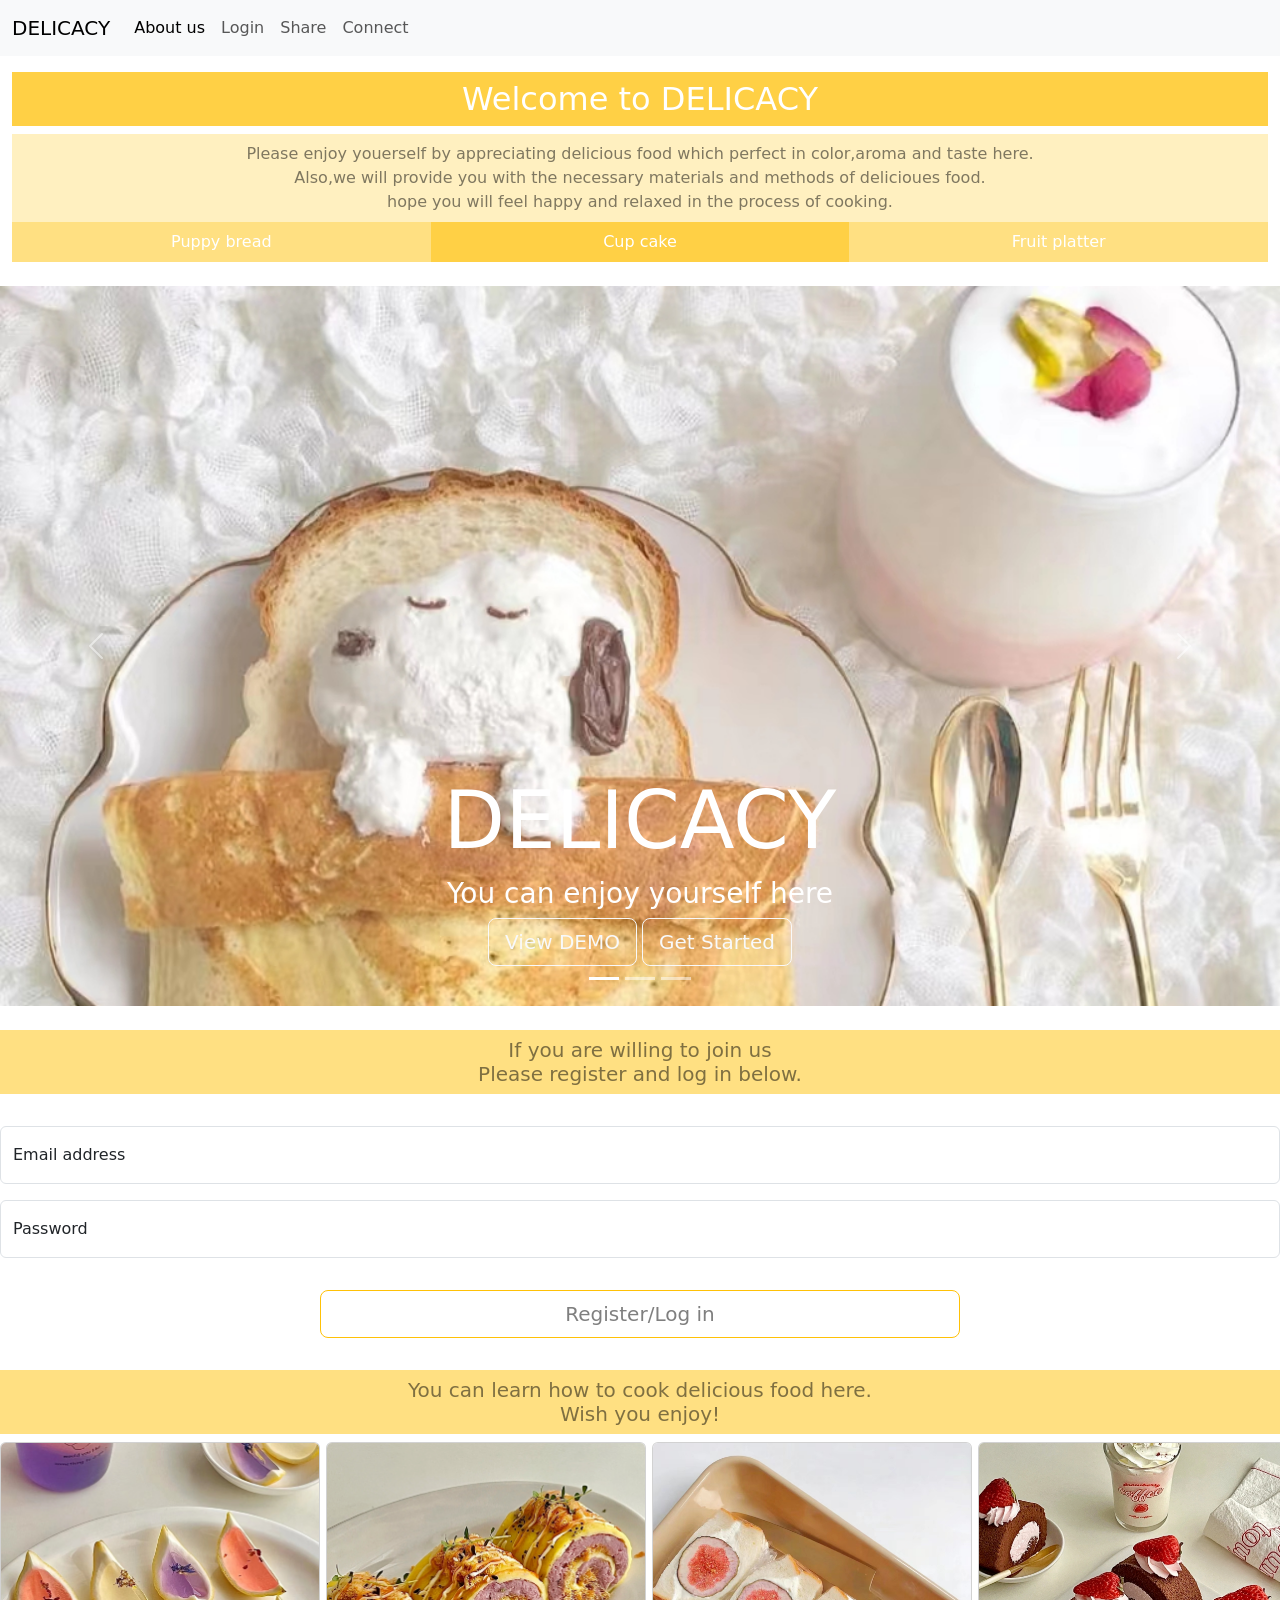
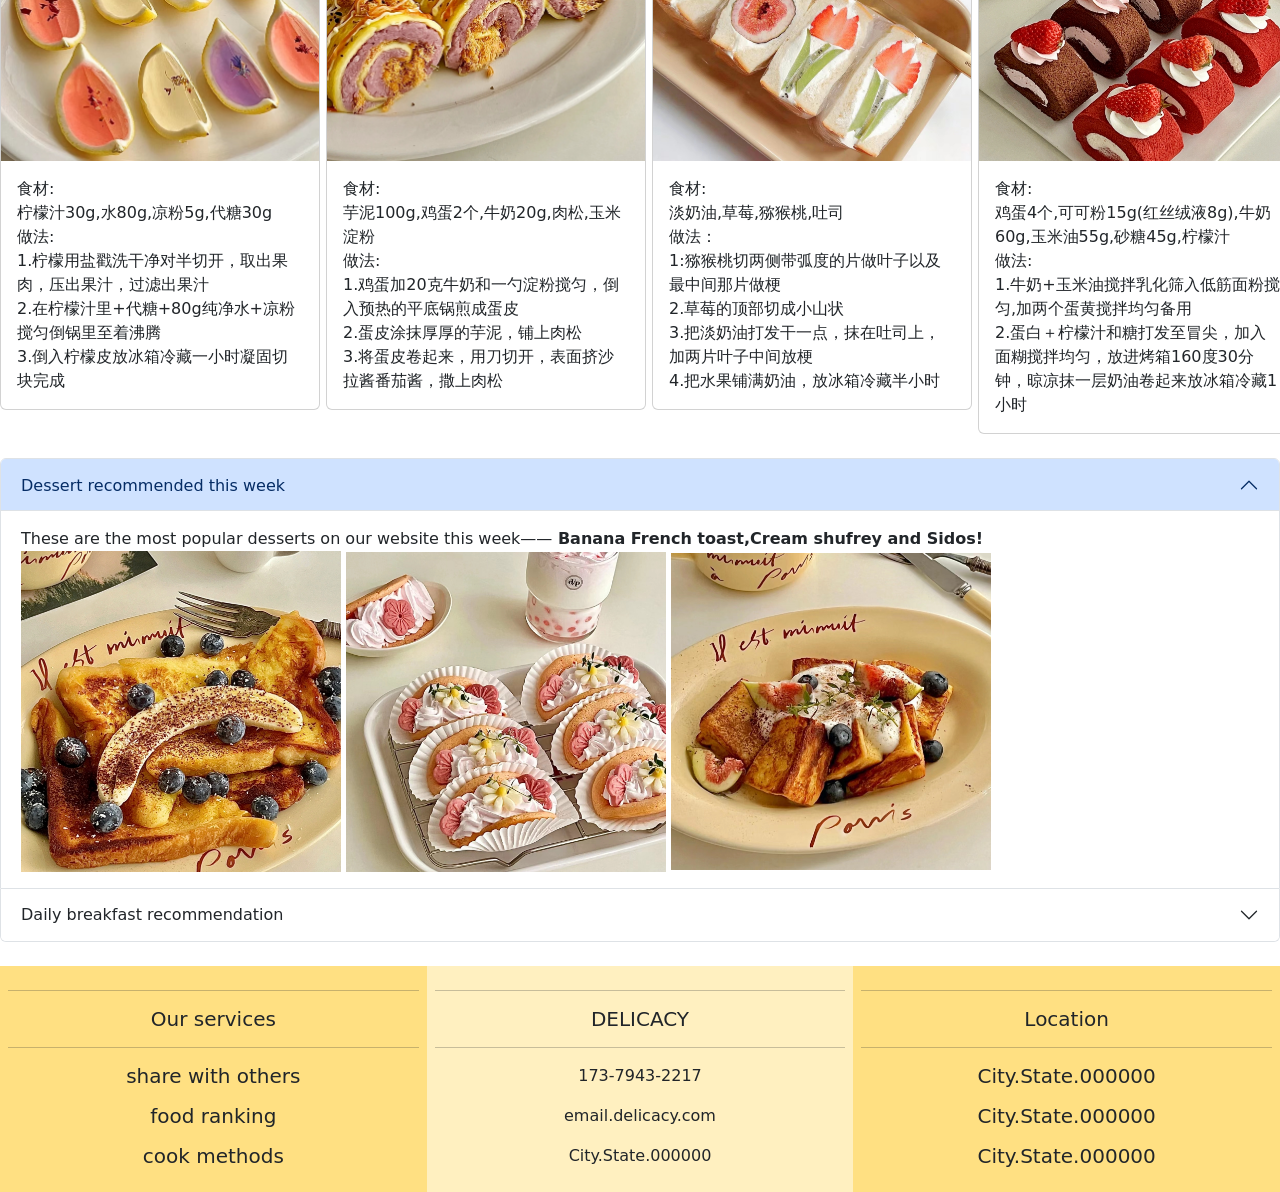
==== myweb/index.html @ 15cc4c56 "Add files via upload Bootstrap" ====
<!doctype html>
<html lang="en">
 <head>
 <!-- Required meta tags -->
 <meta charset="utf-8">
 <meta name="viewport" content="width=device-width, initial-scale=1">
 <!-- Bootstrap CSS -->
 <link href="https://cdn.jsdelivr.net/npm/bootstrap@5.1.3/dist/css/bootstrap.min.css" rel="stylesheet" integrity="sha384-1BmE4kWBq78iYhFldvKuhfTAU6auU8tT94WrHftjDbrCEXSU1oBoqyl2QvZ6jIW3" crossorigin="anonymous">

    <title>DELICACY</title>
  </head>
  <body>
<!--navigation-->
<nav class="navbar navbar-expand-md navbar-light bg-light fixed-top">
  <div class="container-fluid">
    <a class="navbar-brand" href="#">DELICACY</a>
    <button class="navbar-toggler" type="button" data-bs-toggle="collapse" data-bs-target="#navbarSupportedContent" aria-controls="navbarSupportedContent" aria-expanded="false" aria-label="Toggle navigation">
      <span class="navbar-toggler-icon"></span>
    </button>
    <div class="collapse navbar-collapse" id="navbarSupportedContent">
      <ul class="navbar-nav mr-auto">
        <li class="nav-item">
          <a class="nav-link active" aria-current="page" href="#">About us</a>
        </li>
        <li class="nav-item">
          <a class="nav-link" href="#">Login</a>
        </li>
        <li class="nav-item dropdown">
          <a class="nav-link" href="#">Share</a>
        </li>
        <li class="nav-item">
          <a class="nav-link" href="#">Connect</a>
        </li>
      </ul>
    </div>
  </div>
</nav>
<!--junbotron-->
<div class="container-fluid">
 <br><br><br><h2 class="bg-warning p-2 text-white text-center bg-opacity-75">Welcome to DELICACY</h2>
 <div class="bg-warning p-2 text-black-50 text-center bg-opacity-25">Please enjoy youerself by appreciating delicious food which perfect in color,aroma and taste here.
   <br>Also,we will provide you with the necessary materials and methods of delicioues food.
   <br>hope you will feel happy and relaxed in the process of cooking.
</div>
 <div class="container-fluid">
 <div class="row text-center">
 <div class="col-sm-4 col-md-4 col-lg-4 col-xl-4 bg-warning p-2 text-white bg-opacity-50">Puppy bread</div>
 <div class="col-sm-4 col-md-4 col-lg-4 col-xl-4 bg-warning p-2 text-white bg-opacity-75">Cup cake</div>
 <div class="col-sm-4 col-md-4 col-lg-4 col-xl-4 bg-warning p-2 text-white bg-opacity-50">Fruit platter</div>
 </div>
 </div>
</div>
</div>
<!--carousel-->
<br>
<div id="carouselExampleIndicators" class="carousel slide" data-bs-ride="carousel">
  <div class="carousel-indicators">
    <button type="button" data-bs-target="#carouselExampleIndicators" data-bs-slide-to="0" class="active" aria-current="true" aria-label="Slide 1"></button>
    <button type="button" data-bs-target="#carouselExampleIndicators" data-bs-slide-to="1" aria-label="Slide 2"></button>
    <button type="button" data-bs-target="#carouselExampleIndicators" data-bs-slide-to="2" aria-label="Slide 3"></button>
  </div>
  <div class="carousel-inner">
    <div class="carousel-item active">
      <img src="img/puppy.jpg" class="d-block w-100">
      <div class="carousel-caption">
        <h1 class="display-1">DELICACY<h1>
          <h3>You can enjoy yourself here</h3>
          <button type="button" class="btn btn-outline-light btn-lg">View DEMO</button>
          <button type="button" class="btn btn-outline-light btn-lg">Get Started</button>
        </div>
    </div>
    <div class="carousel-item">
      <img src="img/cake.jpg" class="d-block w-100">
      <div class="carousel-caption">
        <h1 class="display-1">DELICACY<h1>
          <h3>You can enjoy yourself here</h3>
          <button type="button" class="btn btn-outline-light btn-lg">View DEMO</button>
          <button type="button" class="btn btn-outline-light btn-lg">Get Started</button>
        </div>
    </div>
    <div class="carousel-item">
      <img src="img/fruit.jpg" class="d-block w-100">
      <div class="carousel-caption">
        <h1 class="display-1">DELICACY<h1>
          <h3>You can enjoy yourself here</h3>
          <button type="button" class="btn btn-outline-light btn-lg">View DEMO</button>
          <button type="button" class="btn btn-outline-light btn-lg">Get Started</button>
        </div>
    </div>
  </div>
  <button class="carousel-control-prev" type="button" data-bs-target="#carouselExampleIndicators" data-bs-slide="prev">
    <span class="carousel-control-prev-icon" aria-hidden="true"></span>
    <span class="visually-hidden">Previous</span>
  </button>
  <button class="carousel-control-next" type="button" data-bs-target="#carouselExampleIndicators" data-bs-slide="next">
    <span class="carousel-control-next-icon" aria-hidden="true"></span>
    <span class="visually-hidden">Next</span>
  </button>
</div>
<!--Log in-->
<br>
 <div class="container-fluid">
 <div class="row text-center">
 <h5 class="bg-warning p-2 text-black-50 bg-opacity-50">If you are willing to join us<br>Please register and log in below.</h5>
 </div>
 </div>
 <br>
 <div class="form-floating mb-3">
  <input type="email" class="form-control" id="floatingInput" placeholder="name@example.com">
  <label for="floatingInput">Email address</label>
</div>
<div class="form-floating">
  <input type="password" class="form-control" id="floatingPassword" placeholder="Password">
  <label for="floatingPassword">Password</label>
</div>
<div class="d-grid gap-2 col-6 mx-auto">
  <br><button class="btn btn-outline-warning btn-lg text-black-50" type="button">Register/Log in</button><br>
</div>
<!--Community-->
</div>
 <div class="container-fluid">
 <div class="row text-center">
 <h5 class="bg-warning p-2 text-black-50 bg-opacity-50">You can learn how to cook delicious food here.<br>Wish you enjoy!</h5>
 </div>
 </div>
<!--card-->
<div class="row">
  <div class="col-md-3 col-lg-3 col-xl-3">
    <div class="card" style="width: 20rem;">
      <img src="img/food1.jpg" class="card-img-top">
      <div class="card-body">
        <p class="card-text">食材:<br>柠檬汁30g,水80g,凉粉5g,代糖30g<br>做法:<br>1.柠檬用盐戳洗干净对半切开，取出果肉，压出果汁，过滤出果汁<br>2.在柠檬汁里+代糖+80g纯净水+凉粉搅匀倒锅里至着沸腾<br>3.倒入柠檬皮放冰箱冷藏一小时凝固切块完成</p>
      </div>
    </div>
  </div>
  <div class="col-md-3 col-lg-3 col-xl-3">
    <div class="card" style="width: 20rem;">
      <img src="img/food2.jpg" class="card-img-top">
      <div class="card-body">
        <p class="card-text">食材:<br>芋泥100g,鸡蛋2个,牛奶20g,肉松,玉米淀粉<br>做法:<br>1.鸡蛋加20克牛奶和一勺淀粉搅匀，倒入预热的平底锅煎成蛋皮<br>2.蛋皮涂抹厚厚的芋泥，铺上肉松<br>3.将蛋皮卷起来，用刀切开，表面挤沙拉酱番茄酱，撒上肉松</p>
      </div>
    </div>
  </div>
  <div class="col-md-3 col-lg-3 col-xl-3">
    <div class="card" style="width: 20rem;">
      <img src="img/food3.jpg" class="card-img-top">
      <div class="card-body">
        <p class="card-text">食材:<br>淡奶油,草莓,猕猴桃,吐司<br>做法：<br>1:猕猴桃切两侧带弧度的片做叶子以及最中间那片做梗<br>2.草莓的顶部切成小山状<br>3.把淡奶油打发干一点，抹在吐司上，加两片叶子中间放梗<br>4.把水果铺满奶油，放冰箱冷藏半小时</p>
      </div>
    </div>
  </div>
  <div class="col-md-3 col-lg-3 col-xl-3">
    <div class="card" style="width: 20rem;">
      <img src="img/food4.jpg" class="card-img-top">
      <div class="card-body">
        <p class="card-text">食材:<br>鸡蛋4个,可可粉15g(红丝绒液8g),牛奶60g,玉米油55g,砂糖45g,柠檬汁<br>做法:<br>1.牛奶+玉米油搅拌乳化筛入低筋面粉搅匀,加两个蛋黄搅拌均匀备用<br>2.蛋白＋柠檬汁和糖打发至冒尖，加入面糊搅拌均匀，放进烤箱160度30分钟，晾凉抹一层奶油卷起来放冰箱冷藏1小时</p>
      </div>
    </div>
  </div>
</div>
<!--Accordion-->
<br>
<div class="accordion" id="accordionPanelsStayOpenExample">
  <div class="accordion-item">
    <h2 class="accordion-header" id="panelsStayOpen-headingOne">
      <button class="accordion-button" type="button" data-bs-toggle="collapse" data-bs-target="#panelsStayOpen-collapseOne" aria-expanded="true" aria-controls="panelsStayOpen-collapseOne">
        Dessert recommended this week
      </button>
    </h2>
    <div id="panelsStayOpen-collapseOne" class="accordion-collapse collapse show" aria-labelledby="panelsStayOpen-headingOne">
      <div class="accordion-body">
        These are the most popular desserts on our website this week——<strong> Banana French toast,Cream shufrey and Sidos!</strong>
        <br>
        <img src="img/food5.jpg" style="width:20rem;">
        <img src="img/food6.jpg" style="width:20rem;">
        <img src="img/food7.jpg" style="width:20rem;">
      </div>
    </div>
  </div>
  <div class="accordion-item">
    <h2 class="accordion-header" id="panelsStayOpen-headingTwo">
      <button class="accordion-button collapsed" type="button" data-bs-toggle="collapse" data-bs-target="#panelsStayOpen-collapseTwo" aria-expanded="false" aria-controls="panelsStayOpen-collapseTwo">
        Daily breakfast recommendation
      </button>
    </h2>
    <div id="panelsStayOpen-collapseTwo" class="accordion-collapse collapse" aria-labelledby="panelsStayOpen-headingTwo">
      <div class="accordion-body">
        We recommend three high-value breakfasts with different flavors——<strong> Lobster rolls with garlic,Egg sandwich and Fried dumplings!</strong>
        <br>
        <img src="img/food8.jpg" style="width:20rem;">
        <img src="img/food9.jpg" style="width:20rem;">
        <img src="img/food10.jpg" style="width:20rem;">
      </div>
    </div>
  </div>
</div>
<!--Connect-->
<br>
<footer>
  <div class="container-fluid">
    <div class="row text-center">
      <div class="col-md-4 bg-warning p-2 bg-opacity-50">
        <hr class="light">
        <h5>Our services</p>
        <hr class="light">
        <p>share with others</p>
        <p>food ranking</p>
        <p>cook methods</p>
      </div>
      <div class="col-md-4 bg-warning p-2 bg-opacity-25">
        <hr class="light">
        <h5>DELICACY</h5>
        <hr class="light">
        <p>173-7943-2217</p>
        <p>email.delicacy.com</p>
        <p>City.State.000000</p>
      </div>
      <div class="col-md-4 bg-warning p-2 bg-opacity-50">
        <hr class="light">
        <h5>Location</p>
        <hr class="light">
        <p>City.State.000000</p>
        <p>City.State.000000</p>
        <p>City.State.000000</p>
      </div>
      </div>
     </div>
    </div>
  </footer>
    <!-- Optional JavaScript; choose one of the two! -->
    <!-- Option 1: Bootstrap Bundle with Popper -->
    <script src="https://cdn.jsdelivr.net/npm/bootstrap@5.1.3/dist/js/bootstrap.bundle.min.js" integrity="sha384-ka7Sk0Gln4gmtz2MlQnikT1wXgYsOg+OMhuP+IlRH9sENBO0LRn5q+8nbTov4+1p" crossorigin="anonymous"></script>
    <!-- Option 2: Separate Popper and Bootstrap JS -->
    <!--
    <script src="https://cdn.jsdelivr.net/npm/@popperjs/core@2.10.2/dist/umd/popper.min.js" integrity="sha384-7+zCNj/
   IqJ95wo16oMtfsKbZ9ccEh31eOz1HGyDuCQ6wgnyJNSYdrPa03rtR1zdB" crossorigin="anonymous"></script>
    <script src="https://cdn.jsdelivr.net/npm/bootstrap@5.1.3/dist/js/bootstrap.min.js" integrity="sha384-
   QJHtvGhmr9XOIpI6YVutG+2QOK9T+ZnN4kzFN1RtK3zEFEIsxhlmWl5/YESvpZ13" crossorigin="anonymous"></script>
    -->
    </body>
   </html>
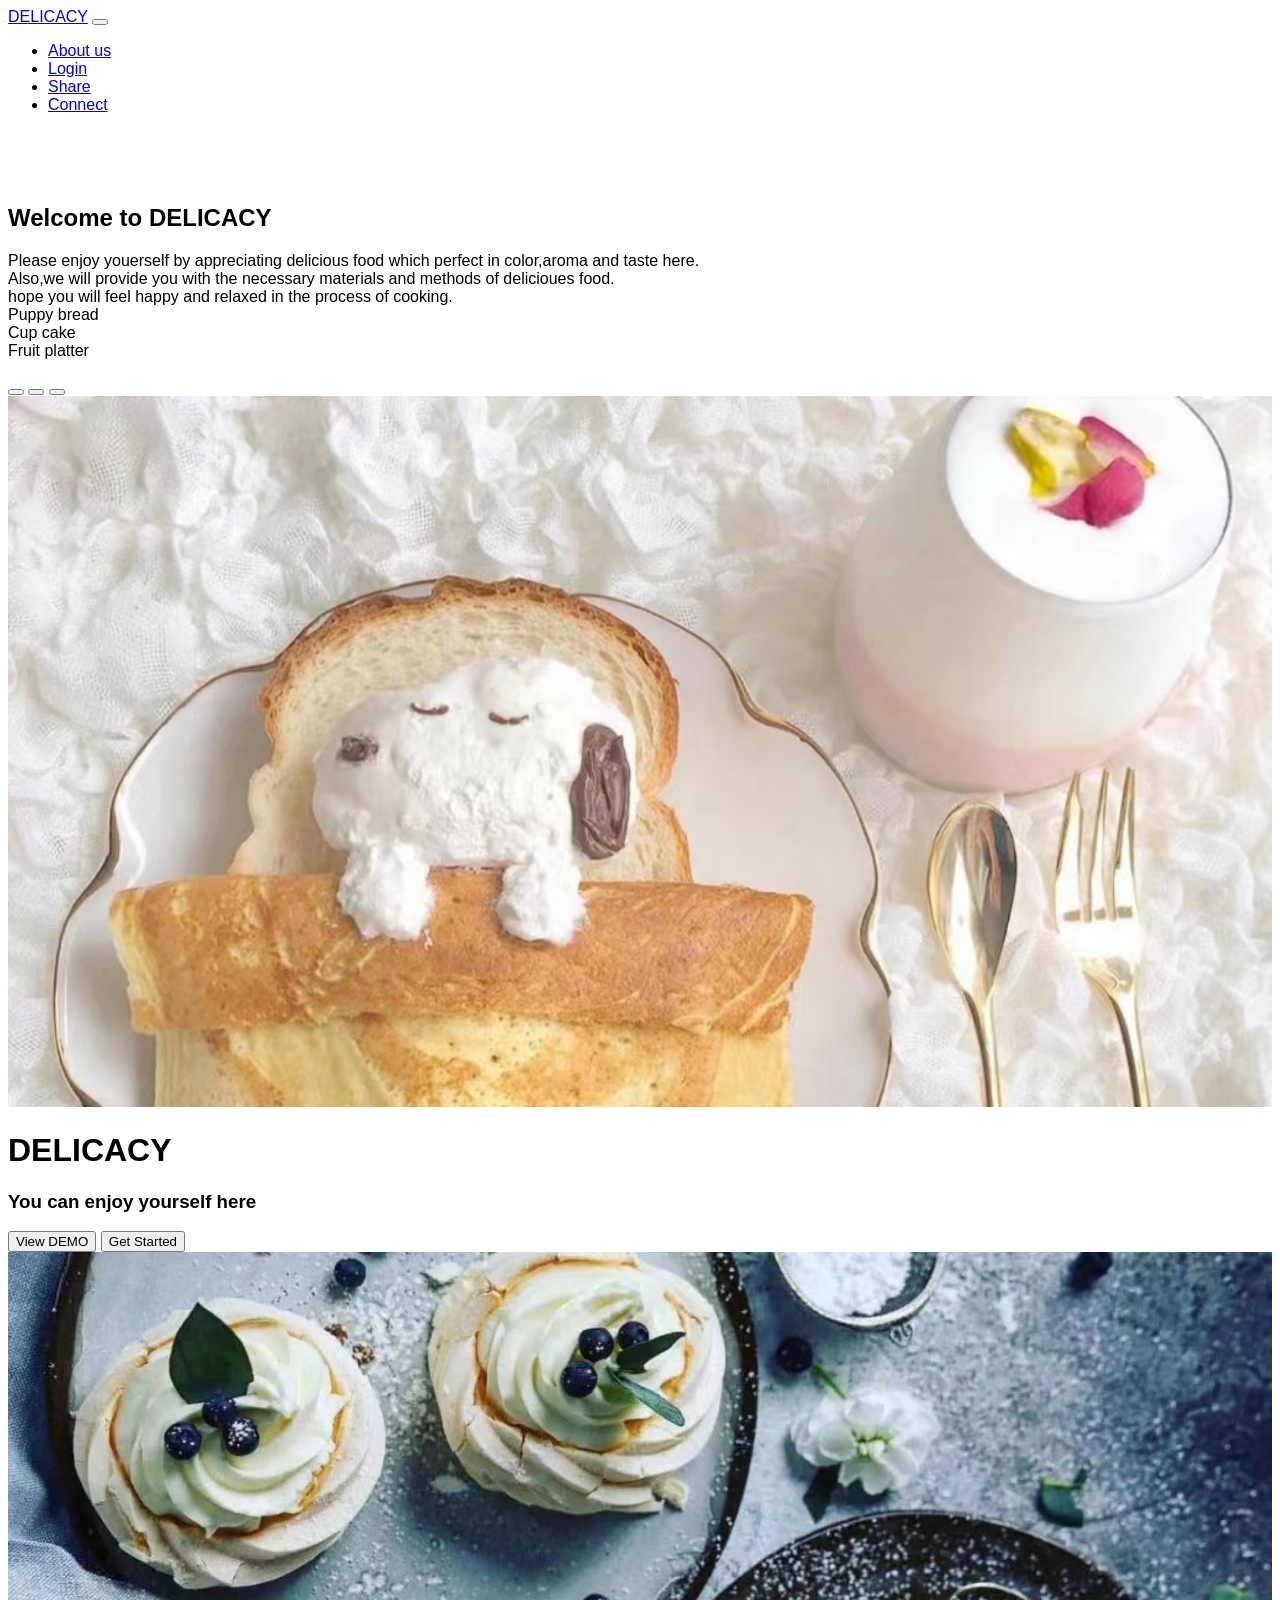
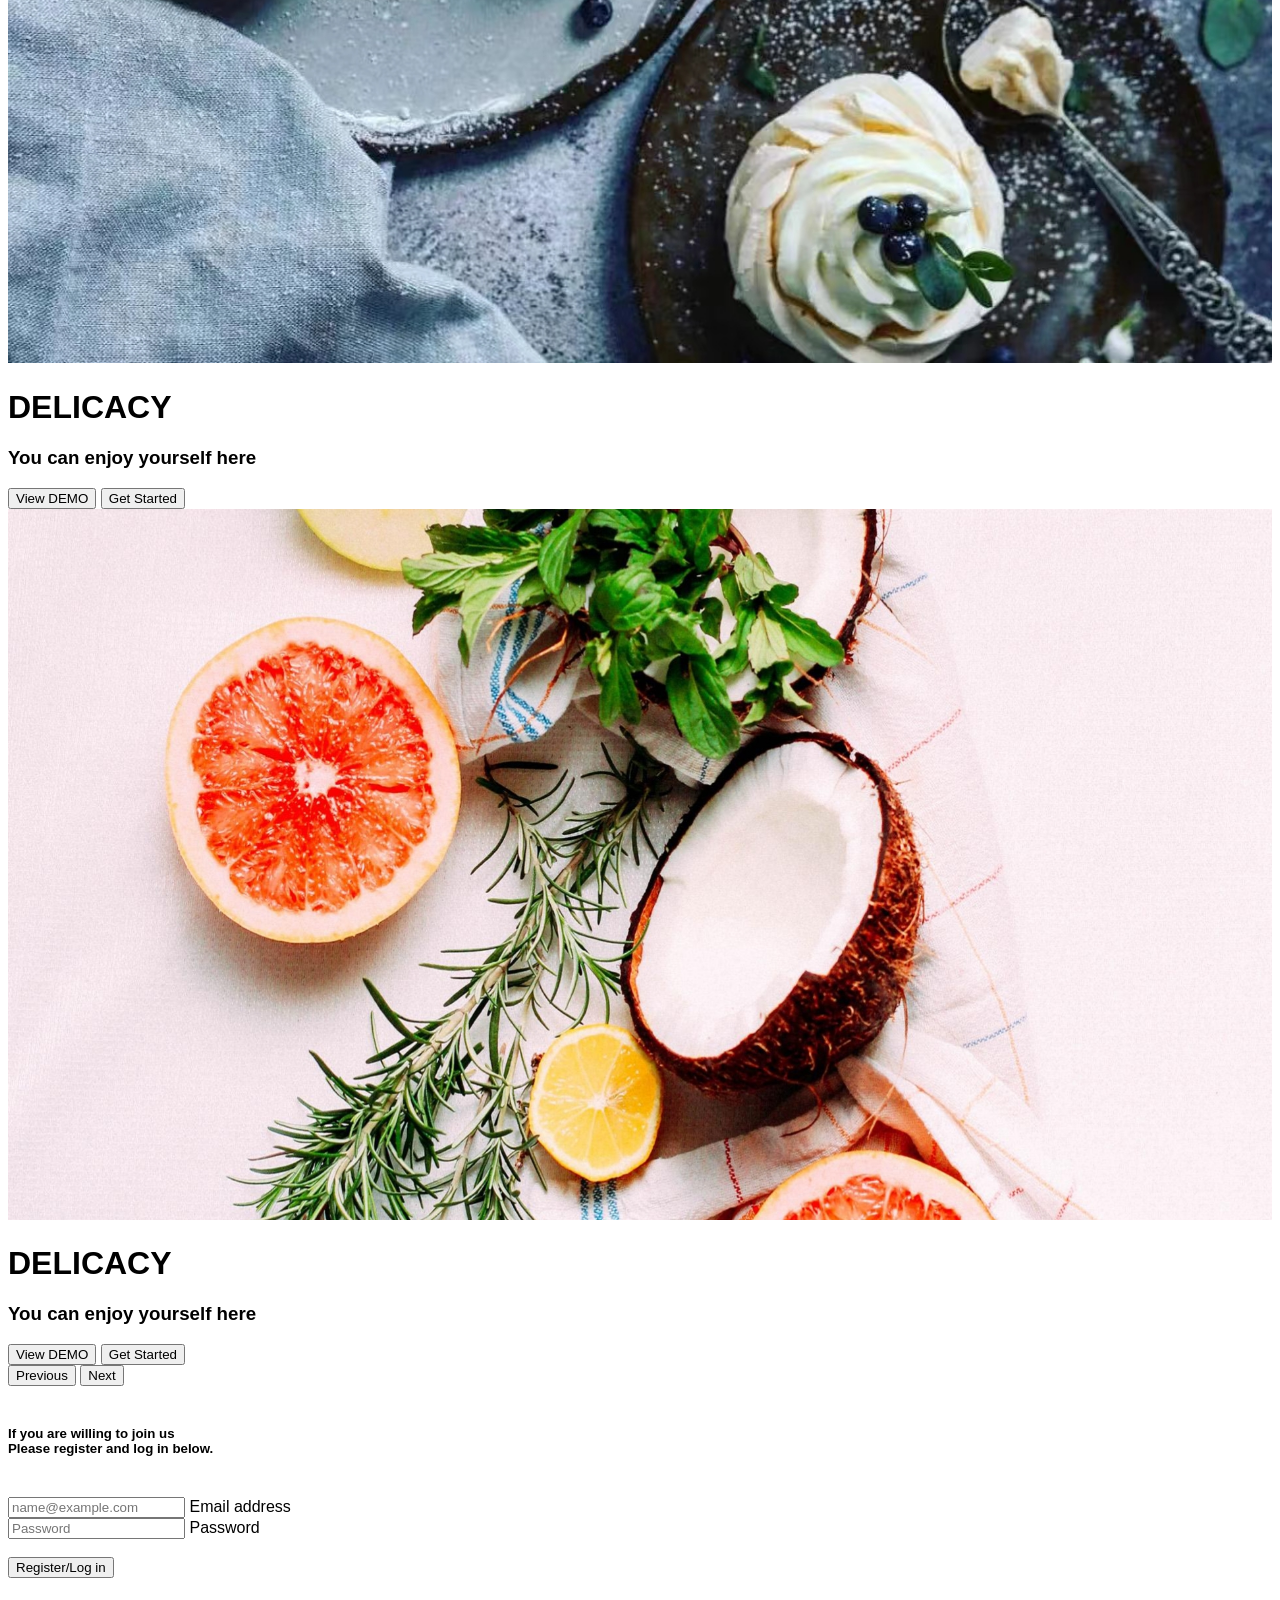
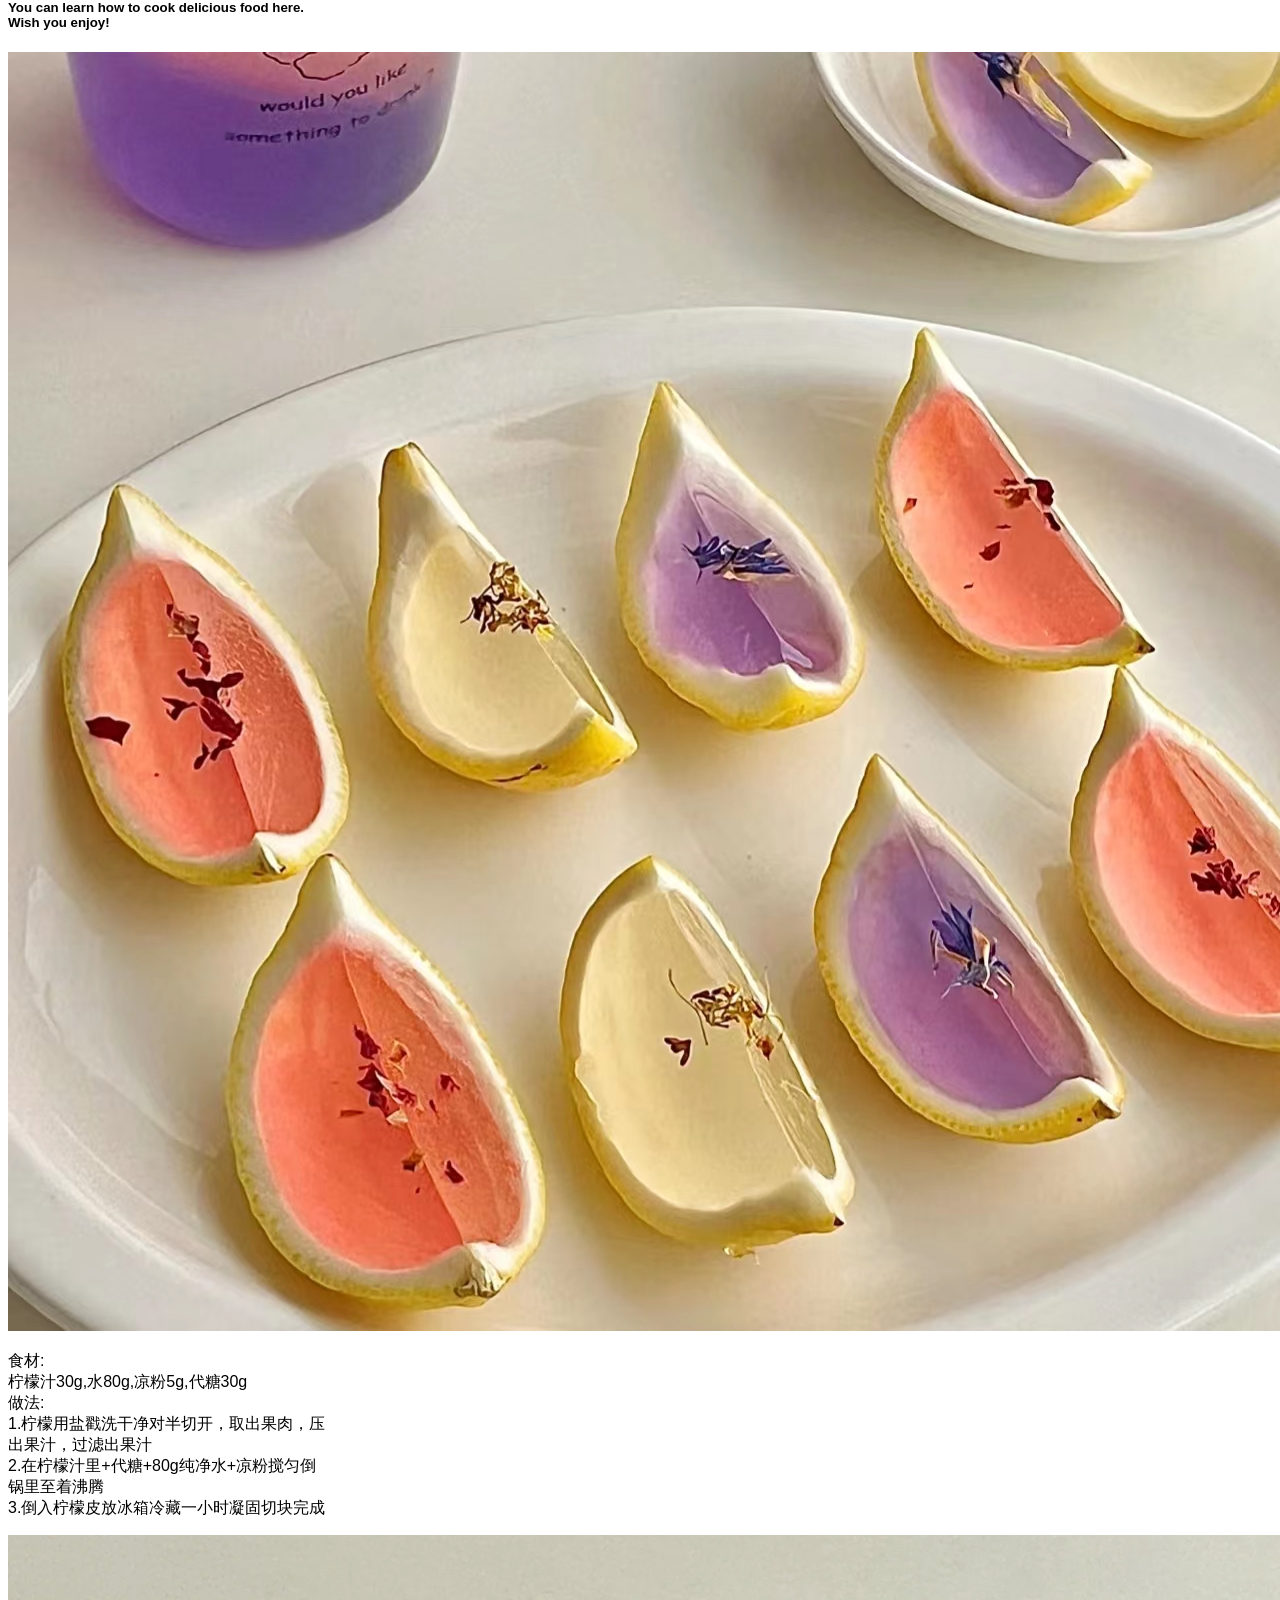
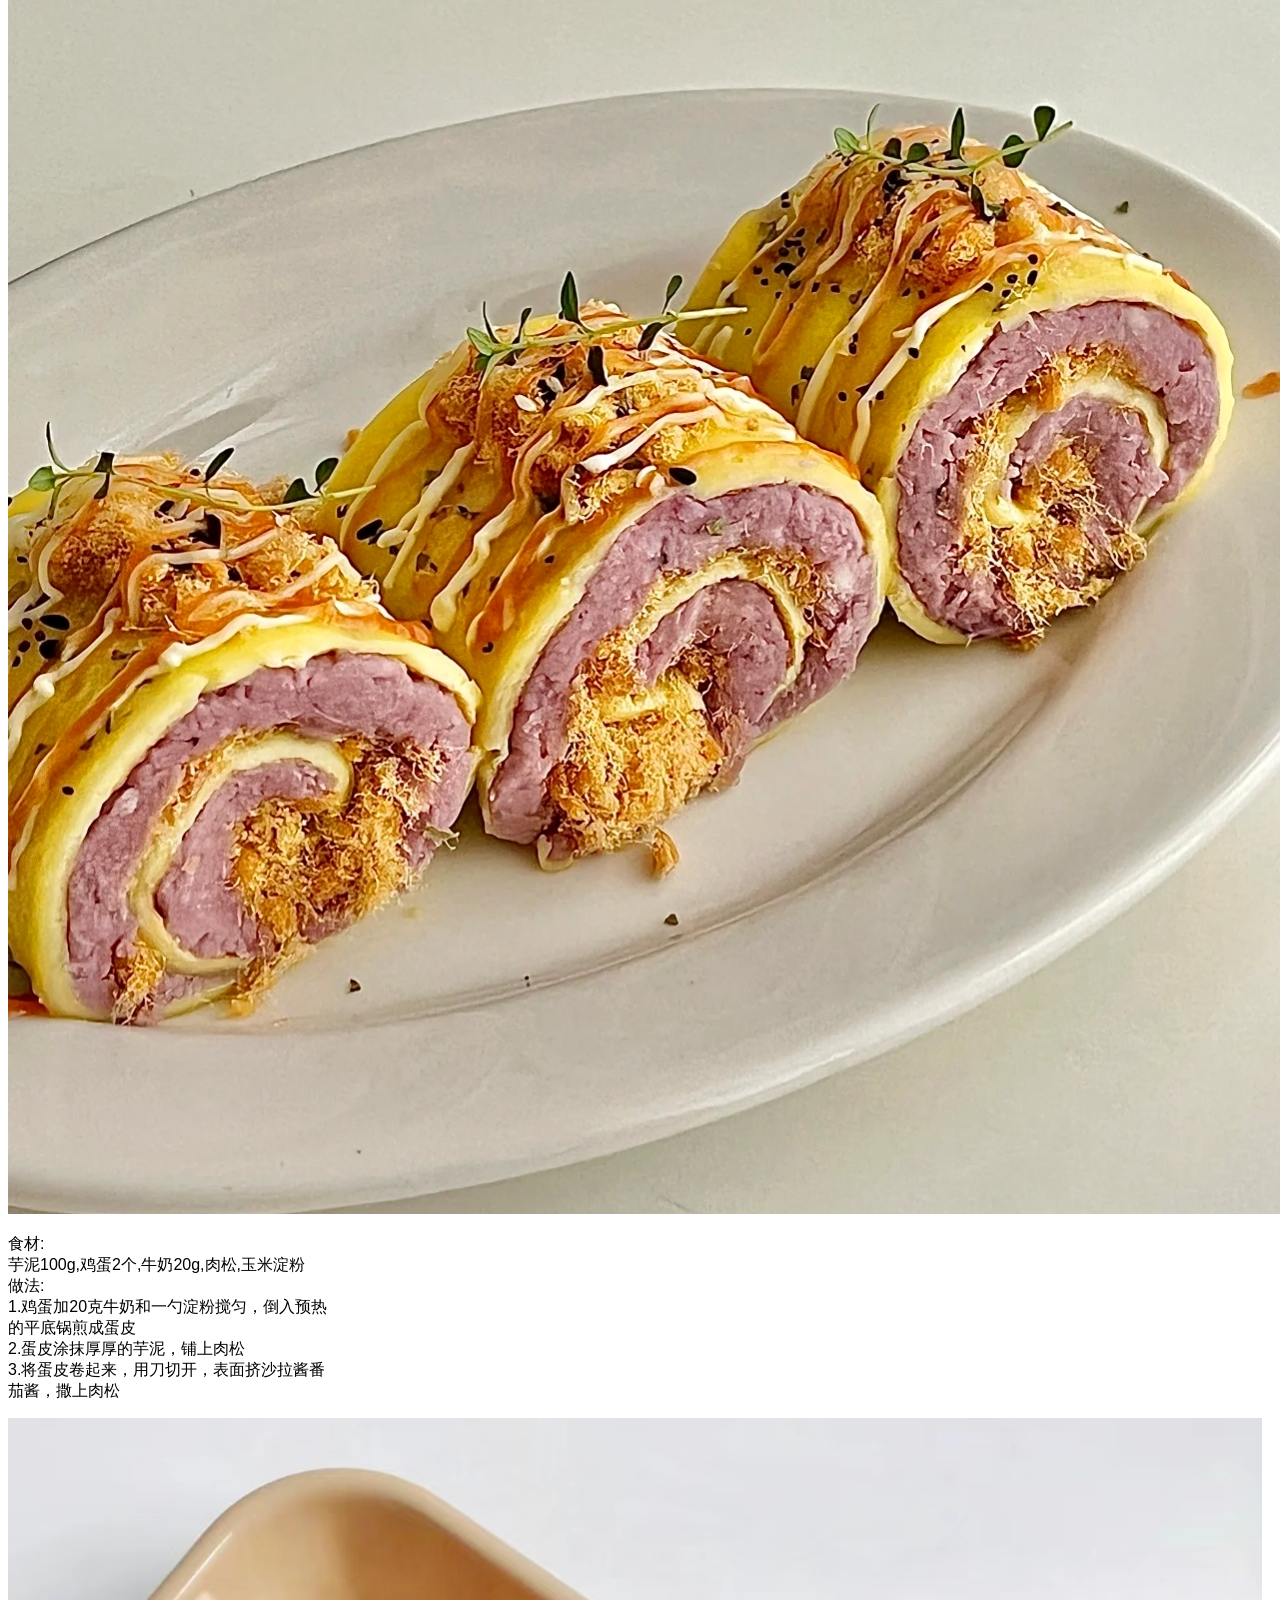
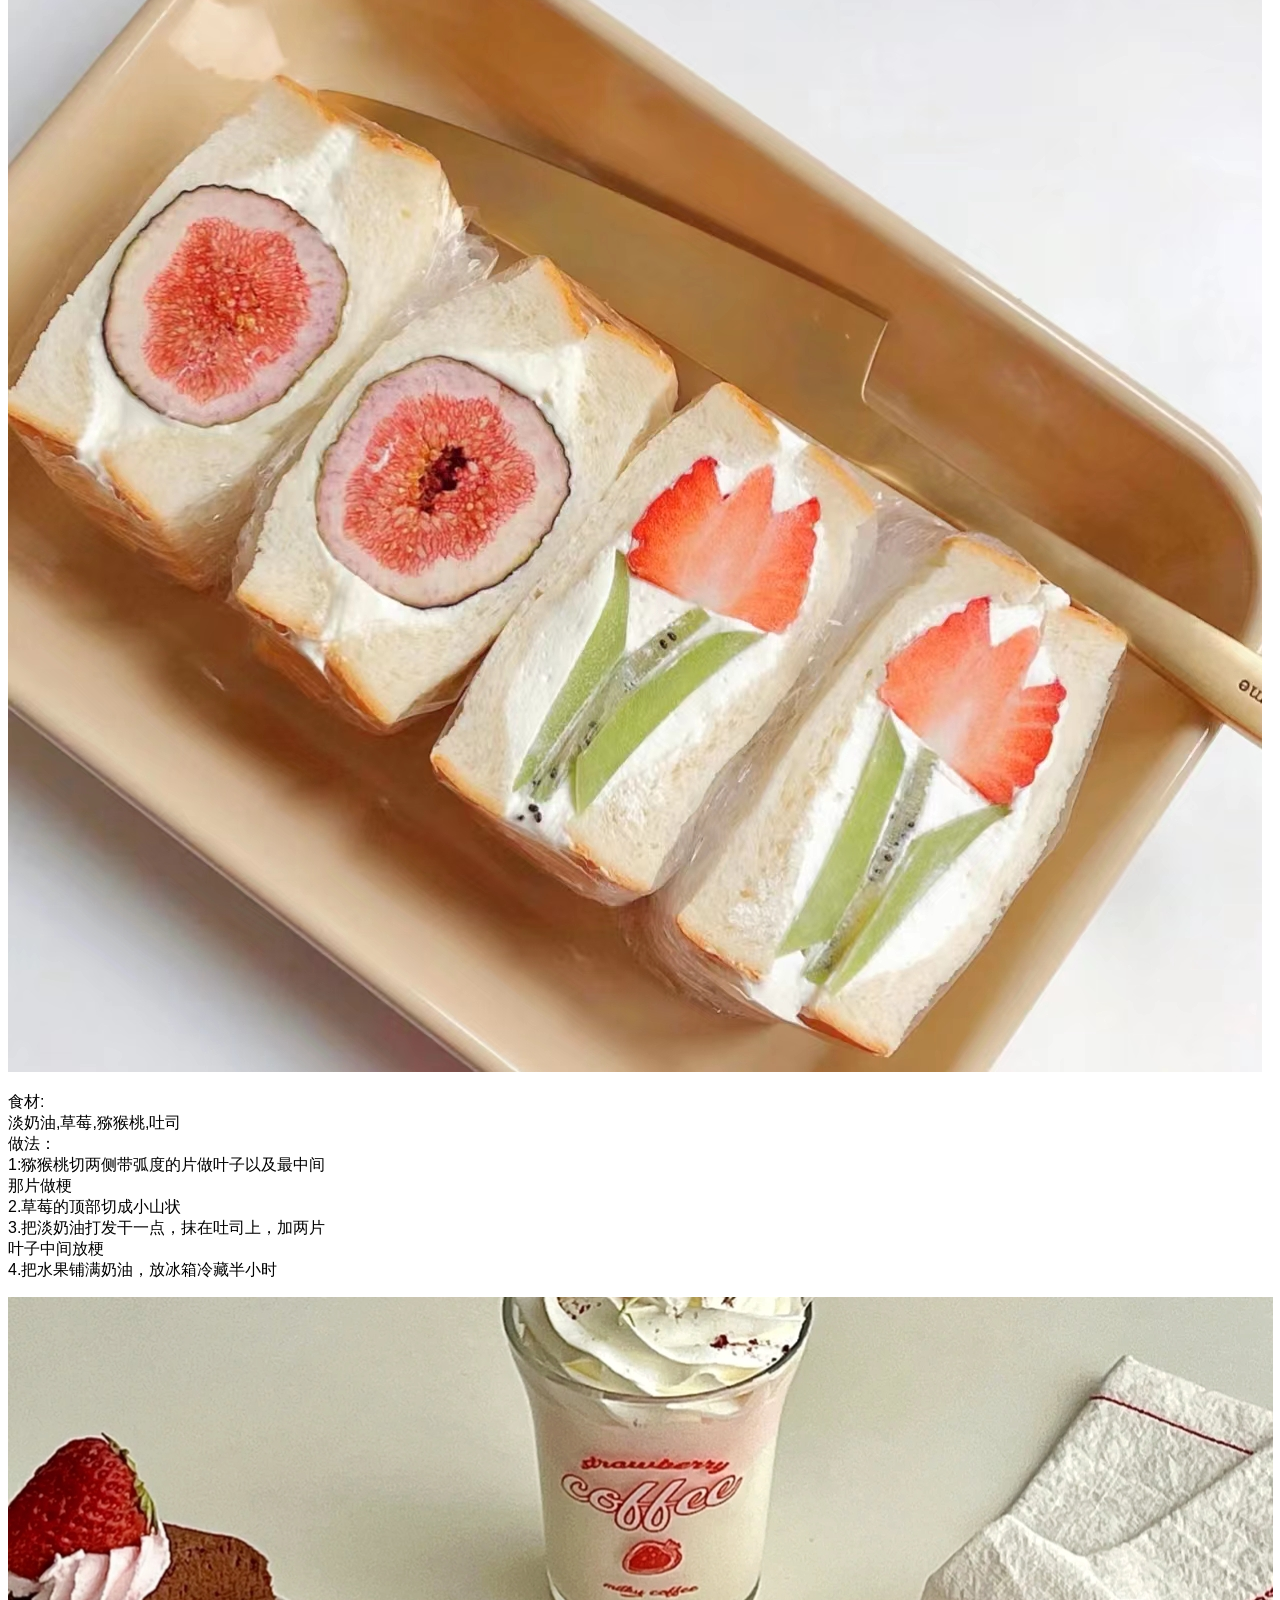
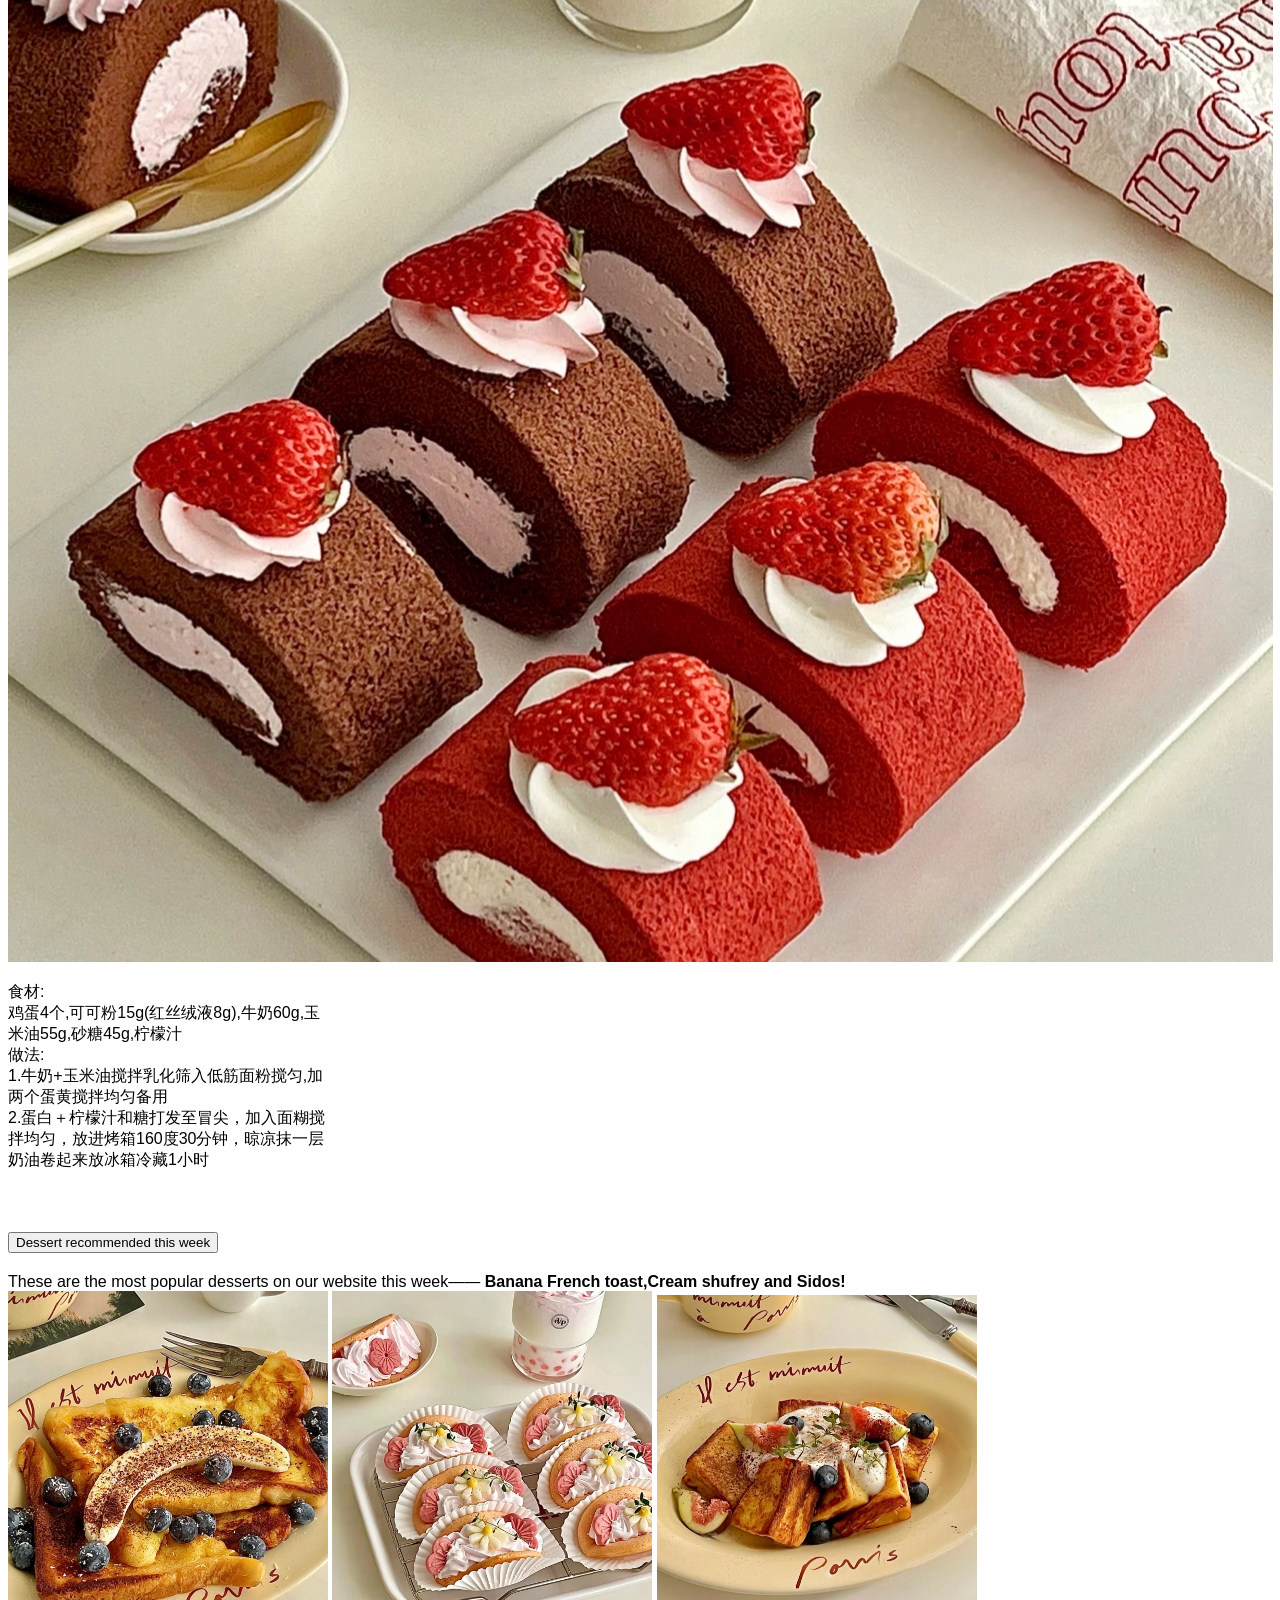
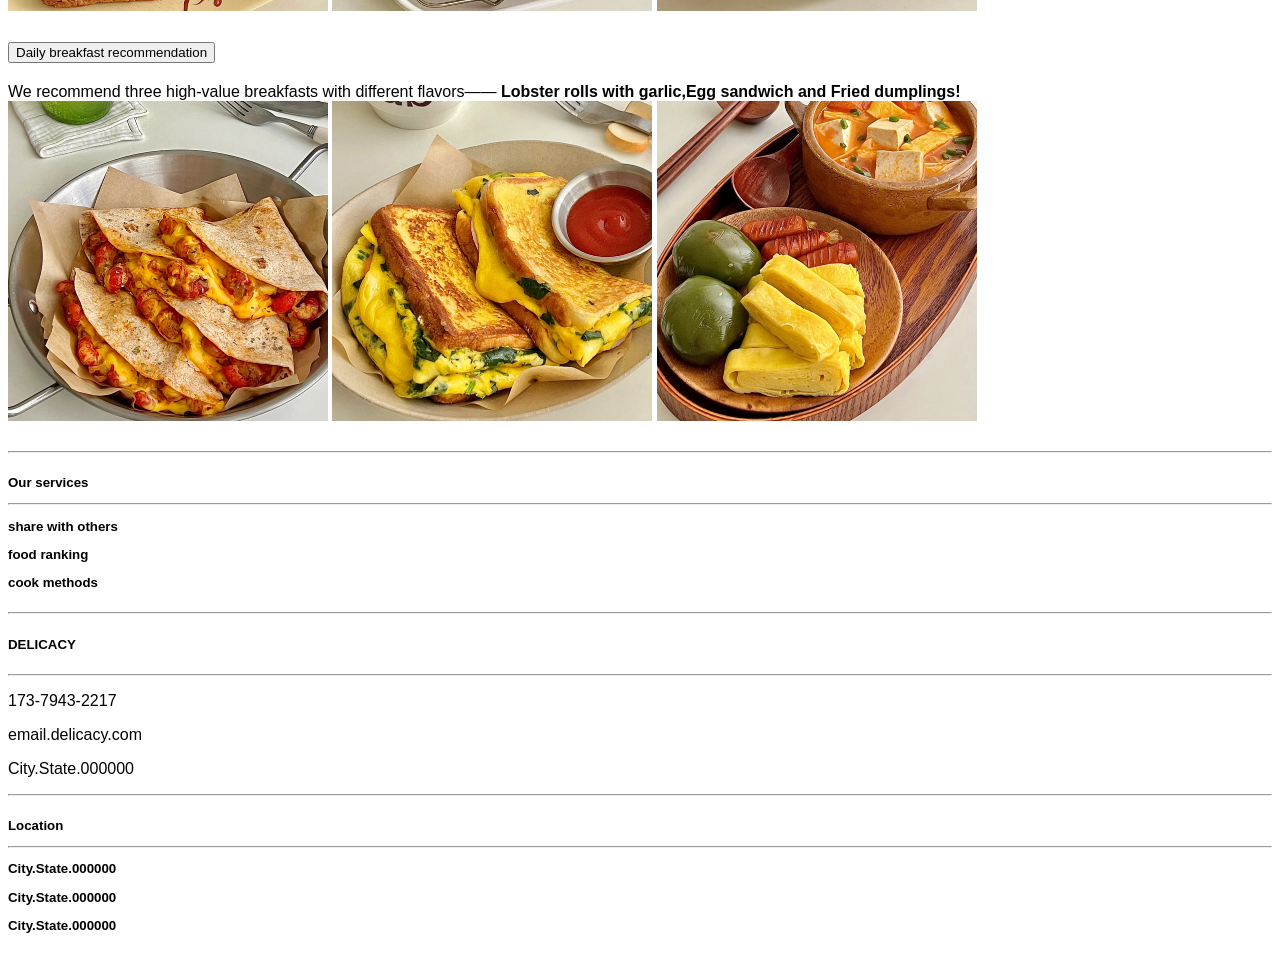
==== commit 6bb1ddc1: "Update index.html" ====
--- a/myweb/index.html
+++ b/myweb/index.html
@@ -1,11 +1,13 @@
 <!doctype html>
 <html lang="en">
- <head>
- <!-- Required meta tags -->
- <meta charset="utf-8">
- <meta name="viewport" content="width=device-width, initial-scale=1">
- <!-- Bootstrap CSS -->
- <link href="https://cdn.jsdelivr.net/npm/bootstrap@5.1.3/dist/css/bootstrap.min.css" rel="stylesheet" integrity="sha384-1BmE4kWBq78iYhFldvKuhfTAU6auU8tT94WrHftjDbrCEXSU1oBoqyl2QvZ6jIW3" crossorigin="anonymous">
+  <head>
+    <!-- Required meta tags -->
+    <meta charset="utf-8">
+    <meta name="viewport" content="width=device-width, initial-scale=1">
+
+    <!-- 国内 Staticfile CDN 上的 Bootstrap5 核心 CSS 文件 -->
+    <link rel="stylesheet" href="https://cdn.staticfile.org/twitter-bootstrap/5.1.1/css/bootstrap.min.css">
+    <link href="style.css" rel="stylesheet">
 
     <title>DELICACY</title>
   </head>
@@ -227,15 +229,15 @@
      </div>
     </div>
   </footer>
-    <!-- Optional JavaScript; choose one of the two! -->
-    <!-- Option 1: Bootstrap Bundle with Popper -->
-    <script src="https://cdn.jsdelivr.net/npm/bootstrap@5.1.3/dist/js/bootstrap.bundle.min.js" integrity="sha384-ka7Sk0Gln4gmtz2MlQnikT1wXgYsOg+OMhuP+IlRH9sENBO0LRn5q+8nbTov4+1p" crossorigin="anonymous"></script>
-    <!-- Option 2: Separate Popper and Bootstrap JS -->
-    <!--
-    <script src="https://cdn.jsdelivr.net/npm/@popperjs/core@2.10.2/dist/umd/popper.min.js" integrity="sha384-7+zCNj/
-   IqJ95wo16oMtfsKbZ9ccEh31eOz1HGyDuCQ6wgnyJNSYdrPa03rtR1zdB" crossorigin="anonymous"></script>
-    <script src="https://cdn.jsdelivr.net/npm/bootstrap@5.1.3/dist/js/bootstrap.min.js" integrity="sha384-
-   QJHtvGhmr9XOIpI6YVutG+2QOK9T+ZnN4kzFN1RtK3zEFEIsxhlmWl5/YESvpZ13" crossorigin="anonymous"></script>
-    -->
-    </body>
-   </html>
+  <!-- Optional JavaScript; choose one of the two! -->
+
+  <!-- 国内 Staticfile CDN 上的 Bootstrap5 核心 JavaScript 文件 -->
+  <script src="https://cdn.staticfile.org/twitter-bootstrap/5.1.1/js/bootstrap.min.js"></script>
+
+  <!-- Option 2: Separate Popper and Bootstrap JS -->
+  <!--
+  <script src="https://cdn.jsdelivr.net/npm/@popperjs/core@2.10.2/dist/umd/popper.min.js" integrity="sha384-7+zCNj/IqJ95wo16oMtfsKbZ9ccEh31eOz1HGyDuCQ6wgnyJNSYdrPa03rtR1zdB" crossorigin="anonymous"></script>
+  <script src="https://cdn.jsdelivr.net/npm/bootstrap@5.1.3/dist/js/bootstrap.min.js" integrity="sha384-QJHtvGhmr9XOIpI6YVutG+2QOK9T+ZnN4kzFN1RtK3zEFEIsxhlmWl5/YESvpZ13" crossorigin="anonymous"></script>
+  -->
+</body>
+</html>
--- a/myweb/style.css
+++ b/myweb/style.css
@@ -0,0 +1,9 @@
+@import url('https://fonts.googleapis.com/css?family=Poppins:400,500,700');
+
+html,body{
+  font-family:'Poppins',sans-serif;
+}
+.carousel img{
+  width:100%;
+  height:100%;
+}
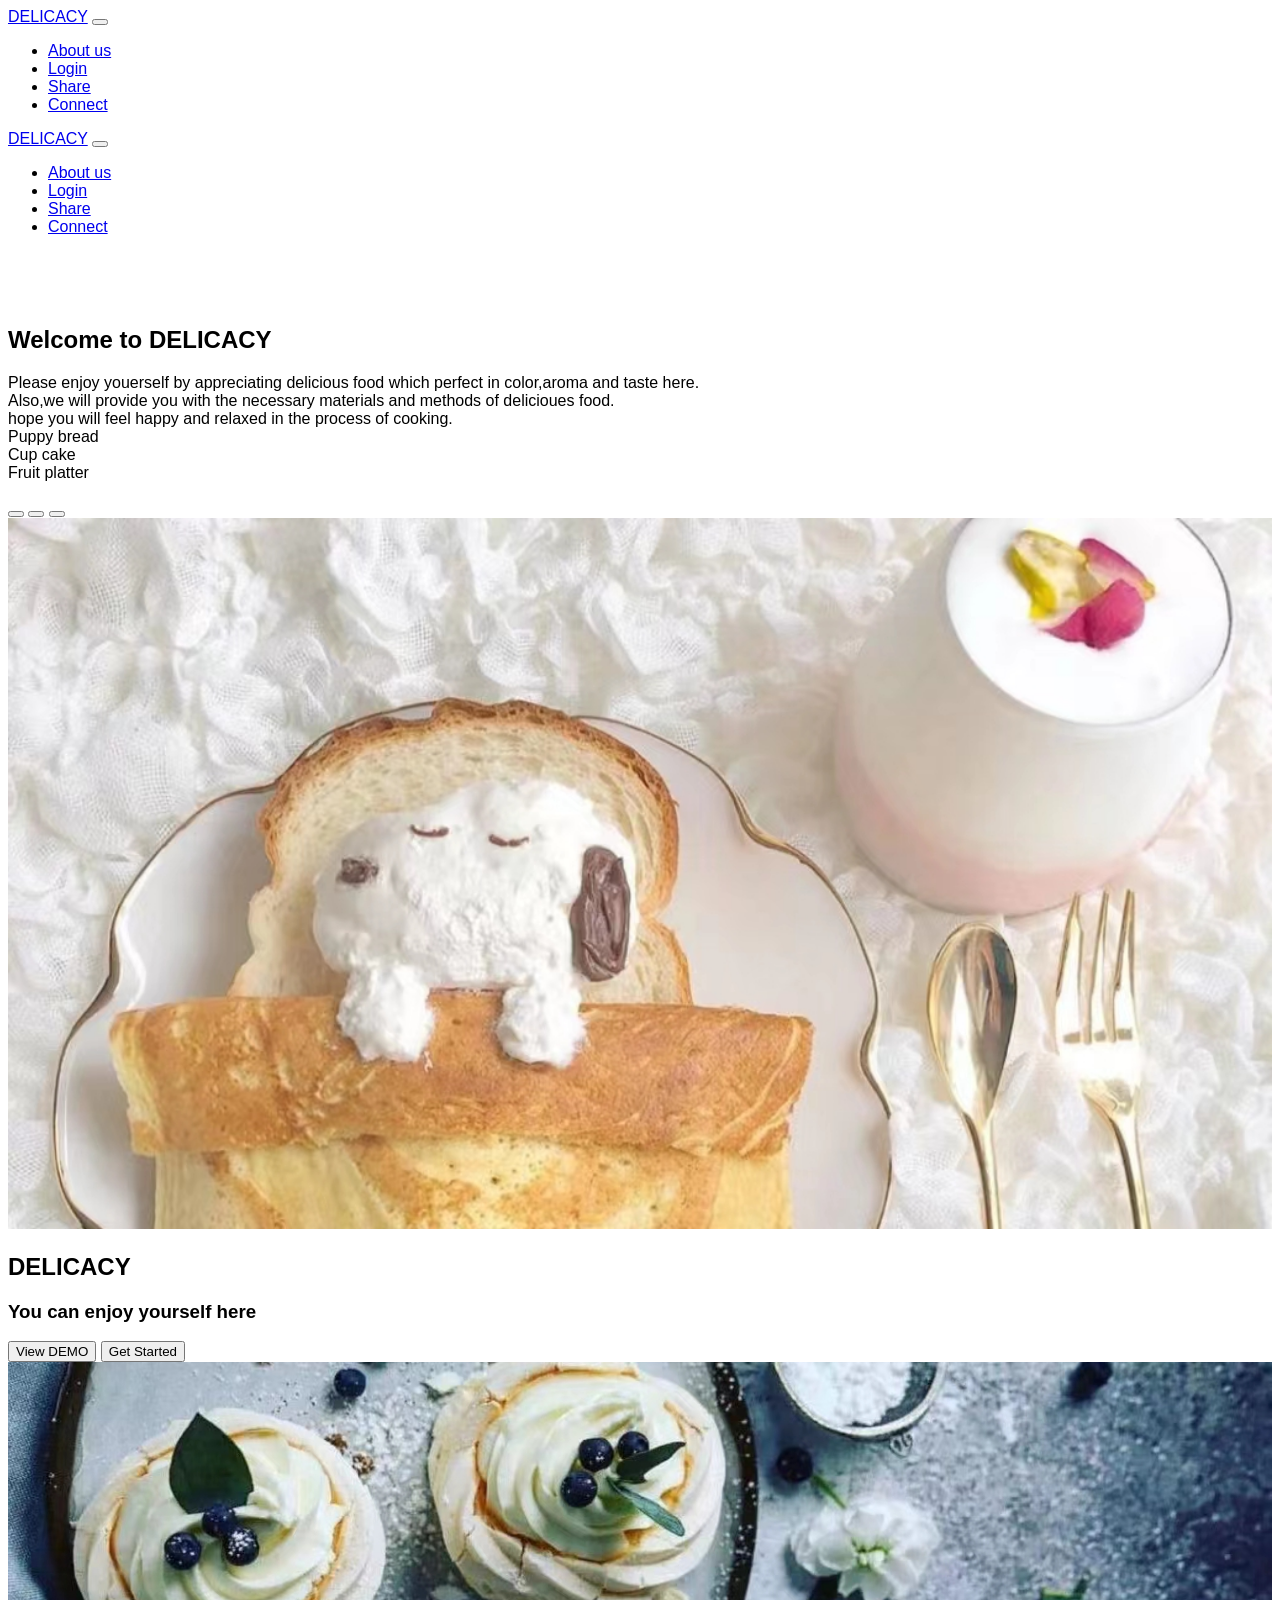
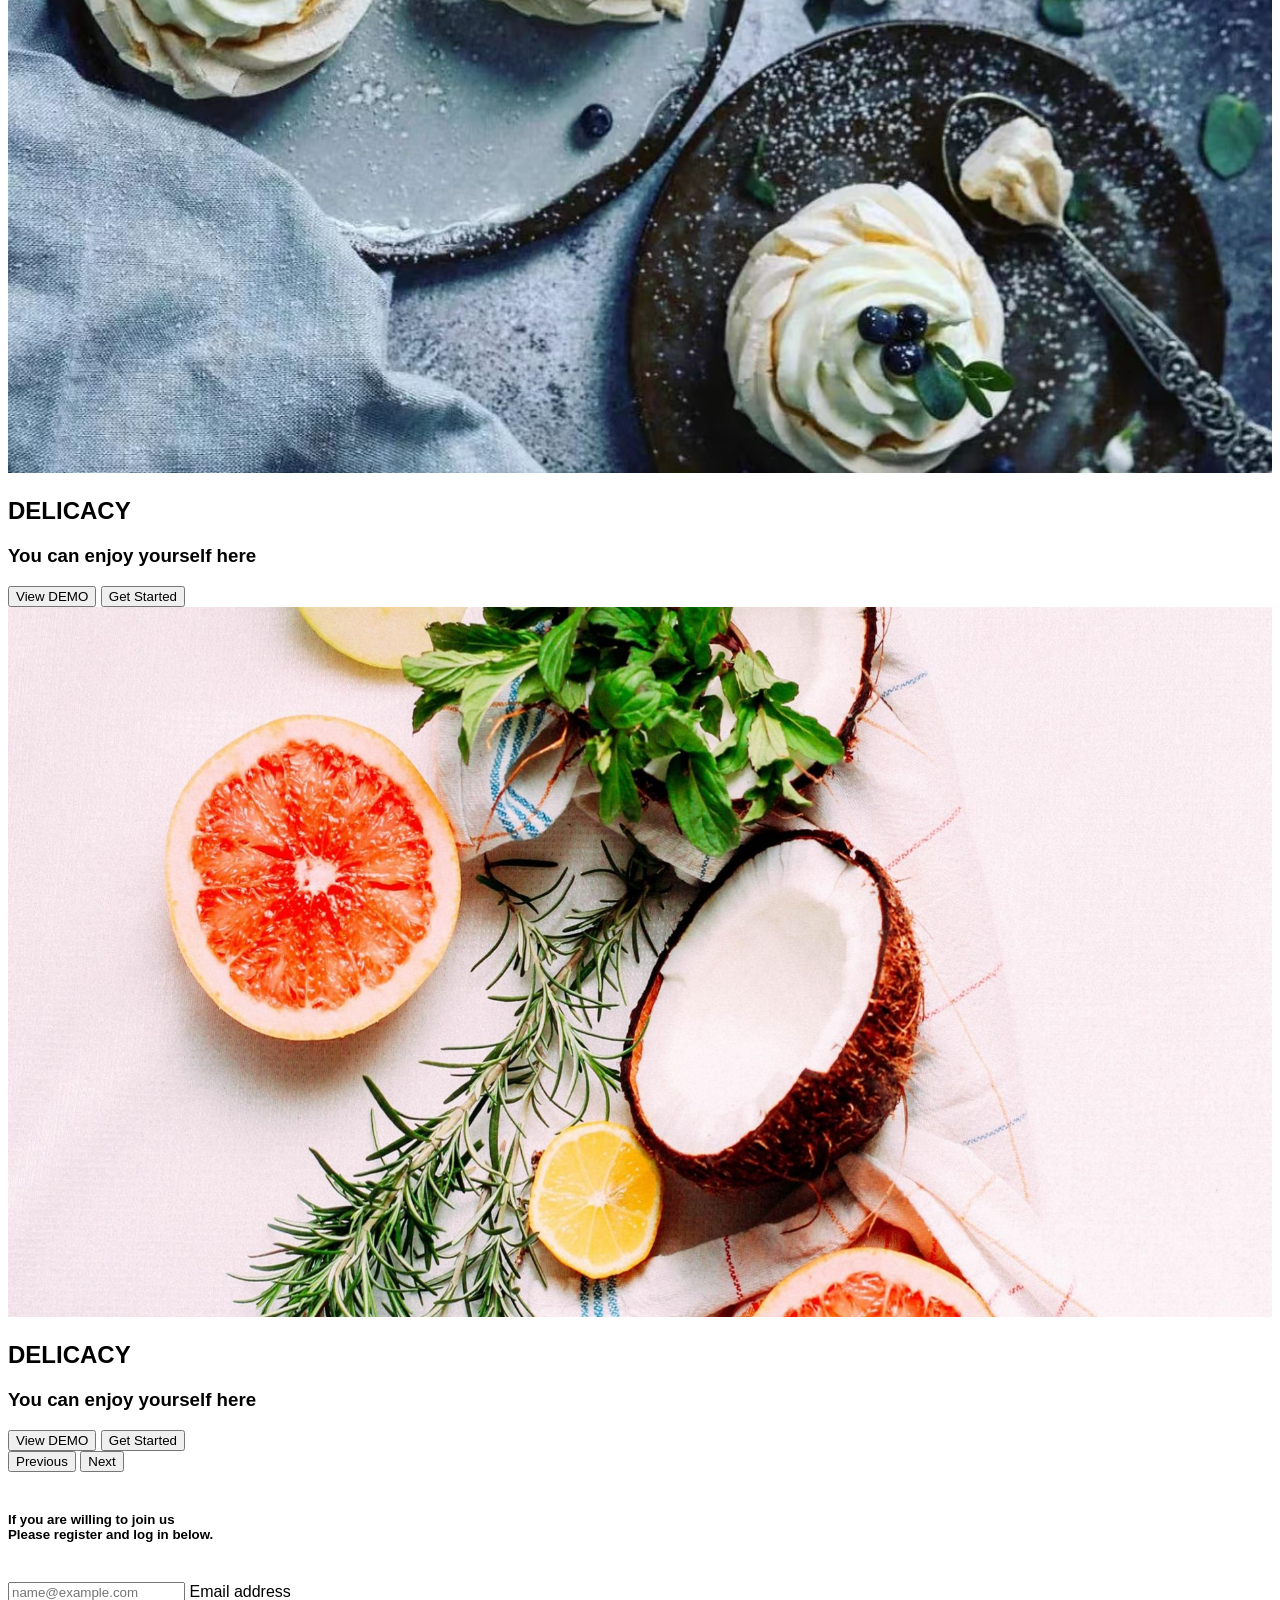
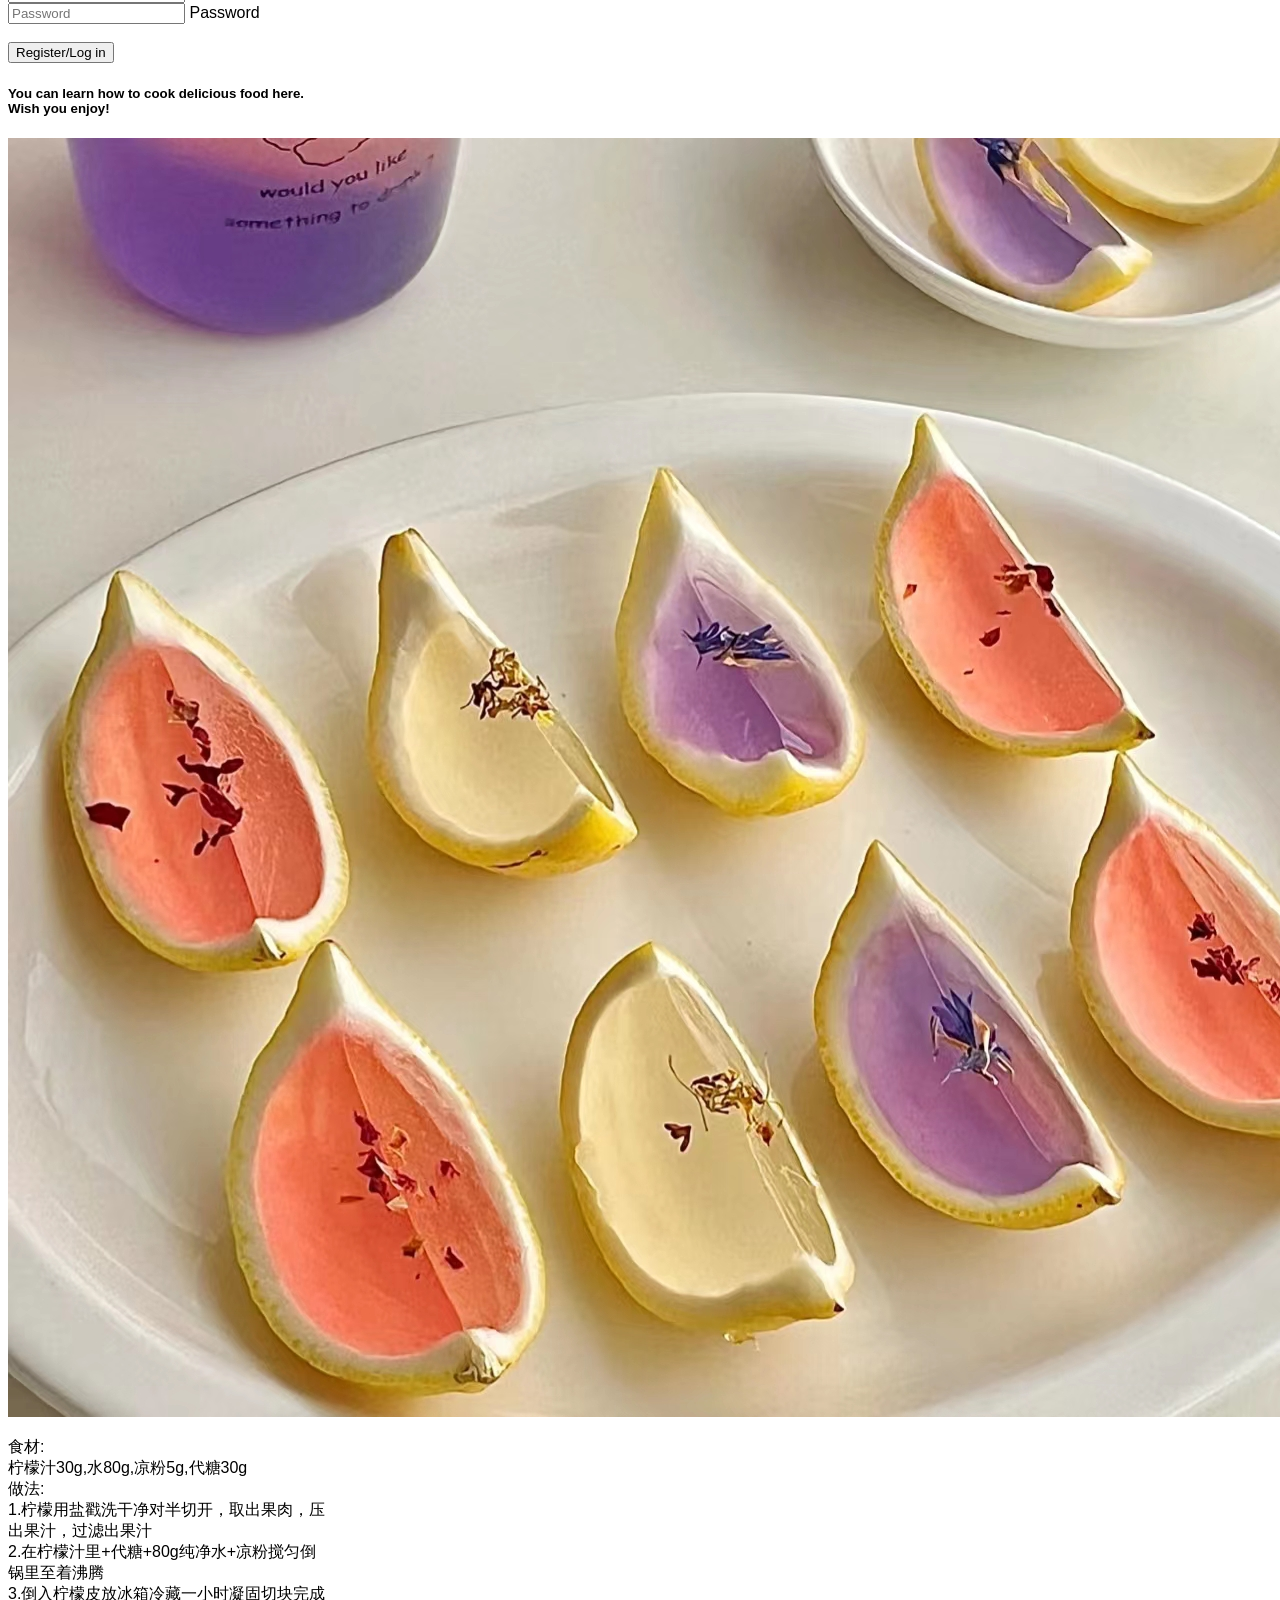
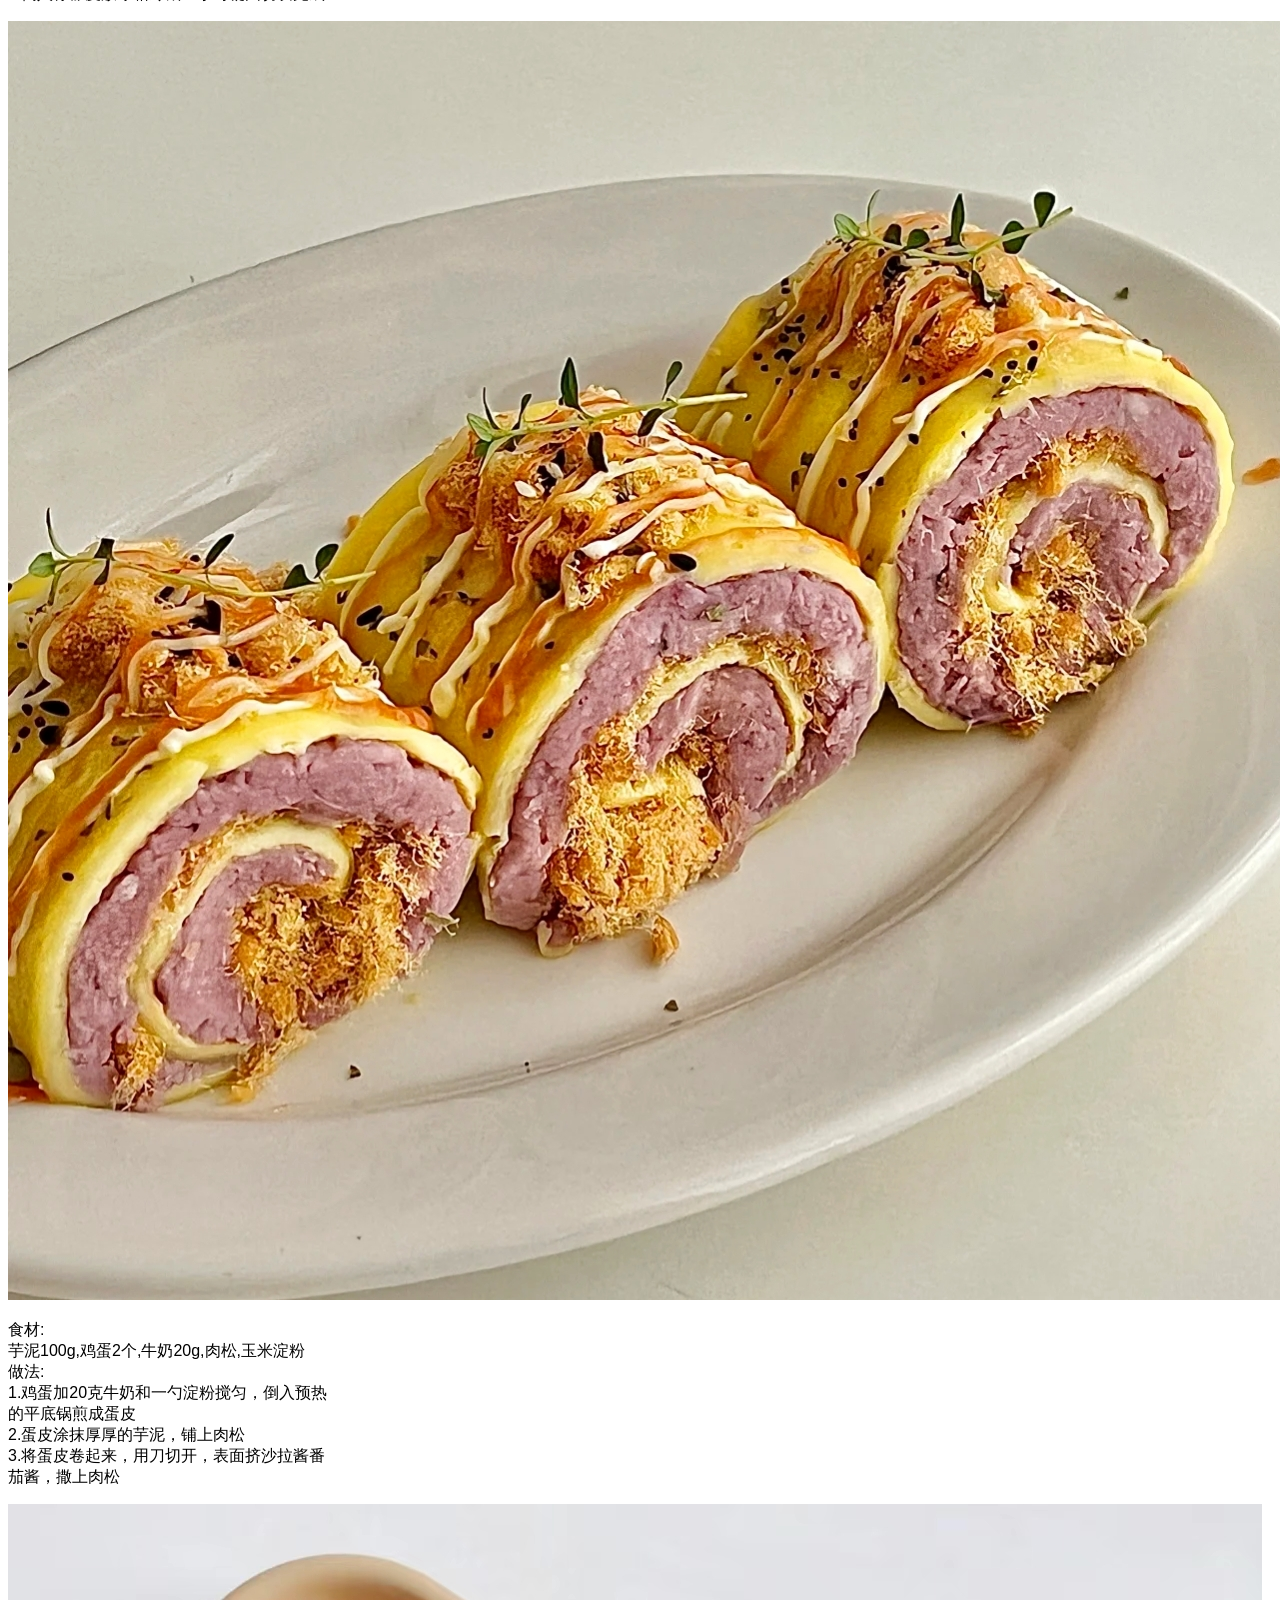
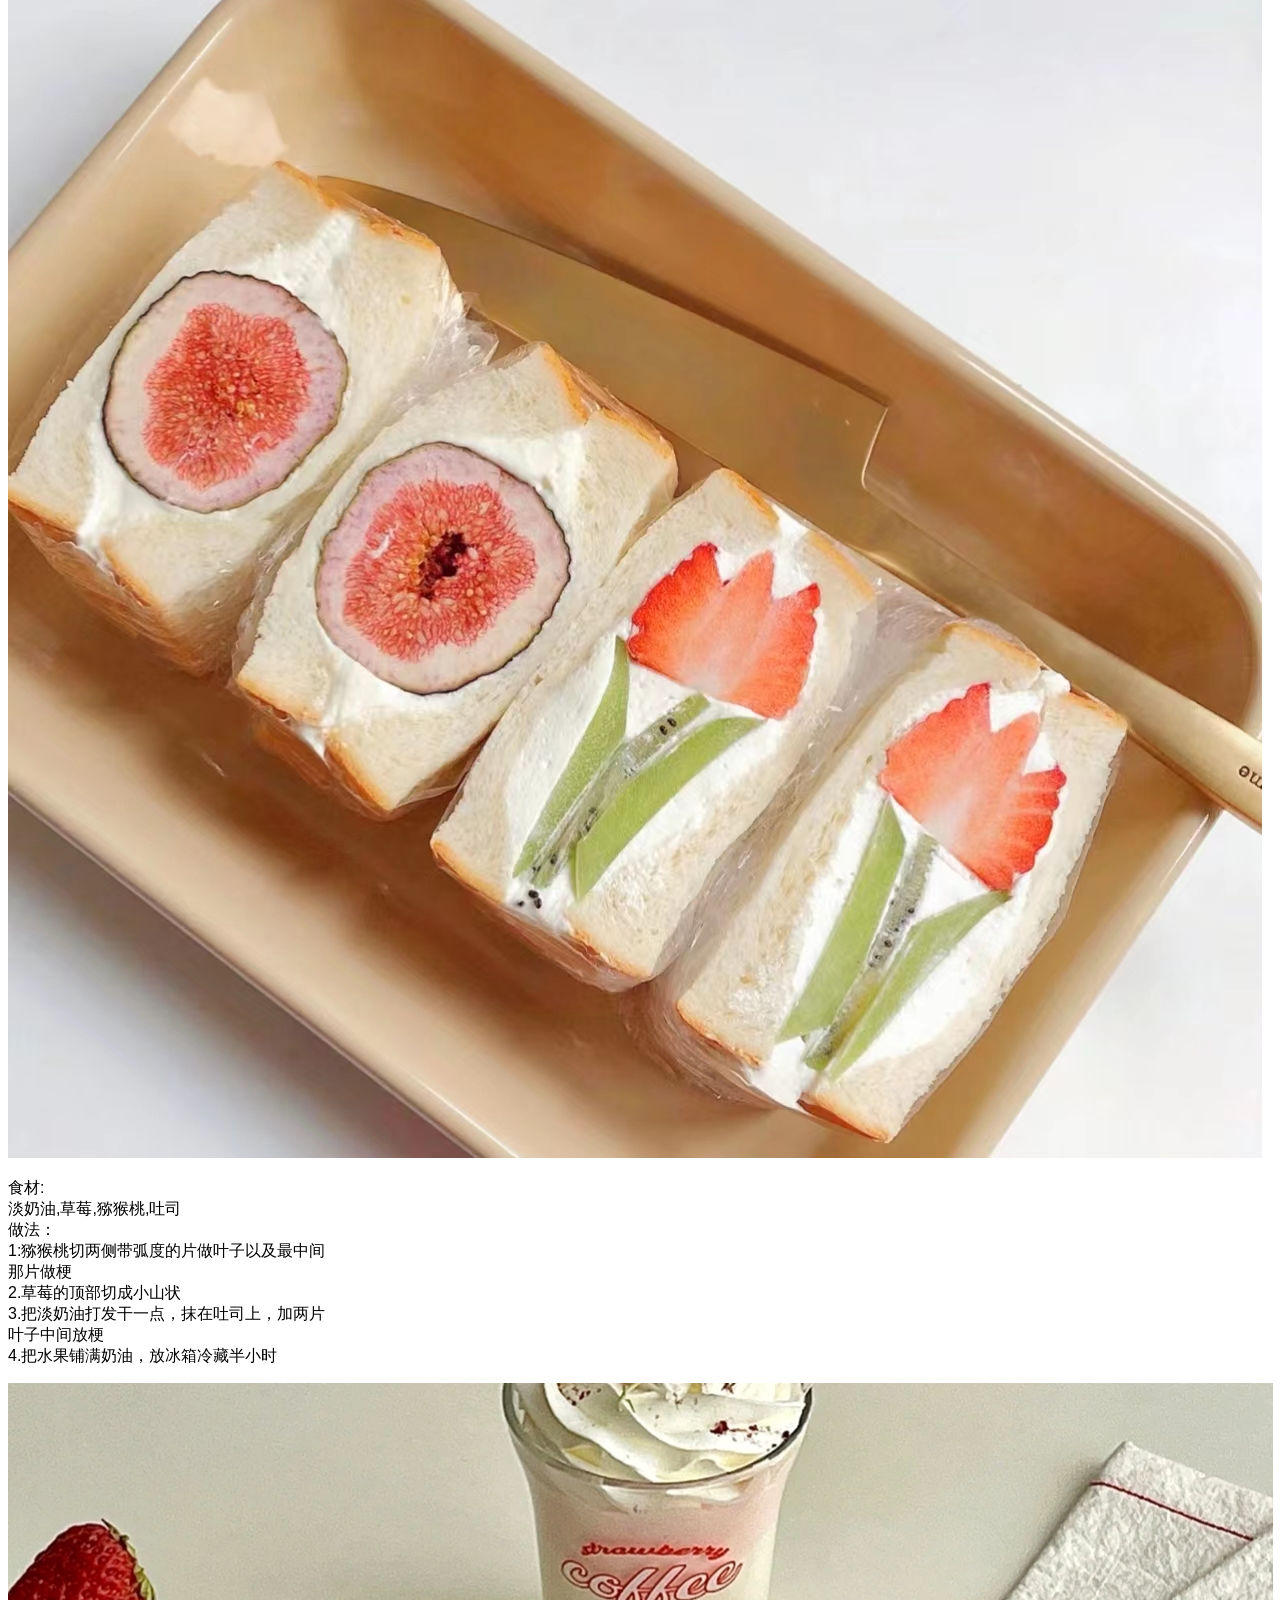
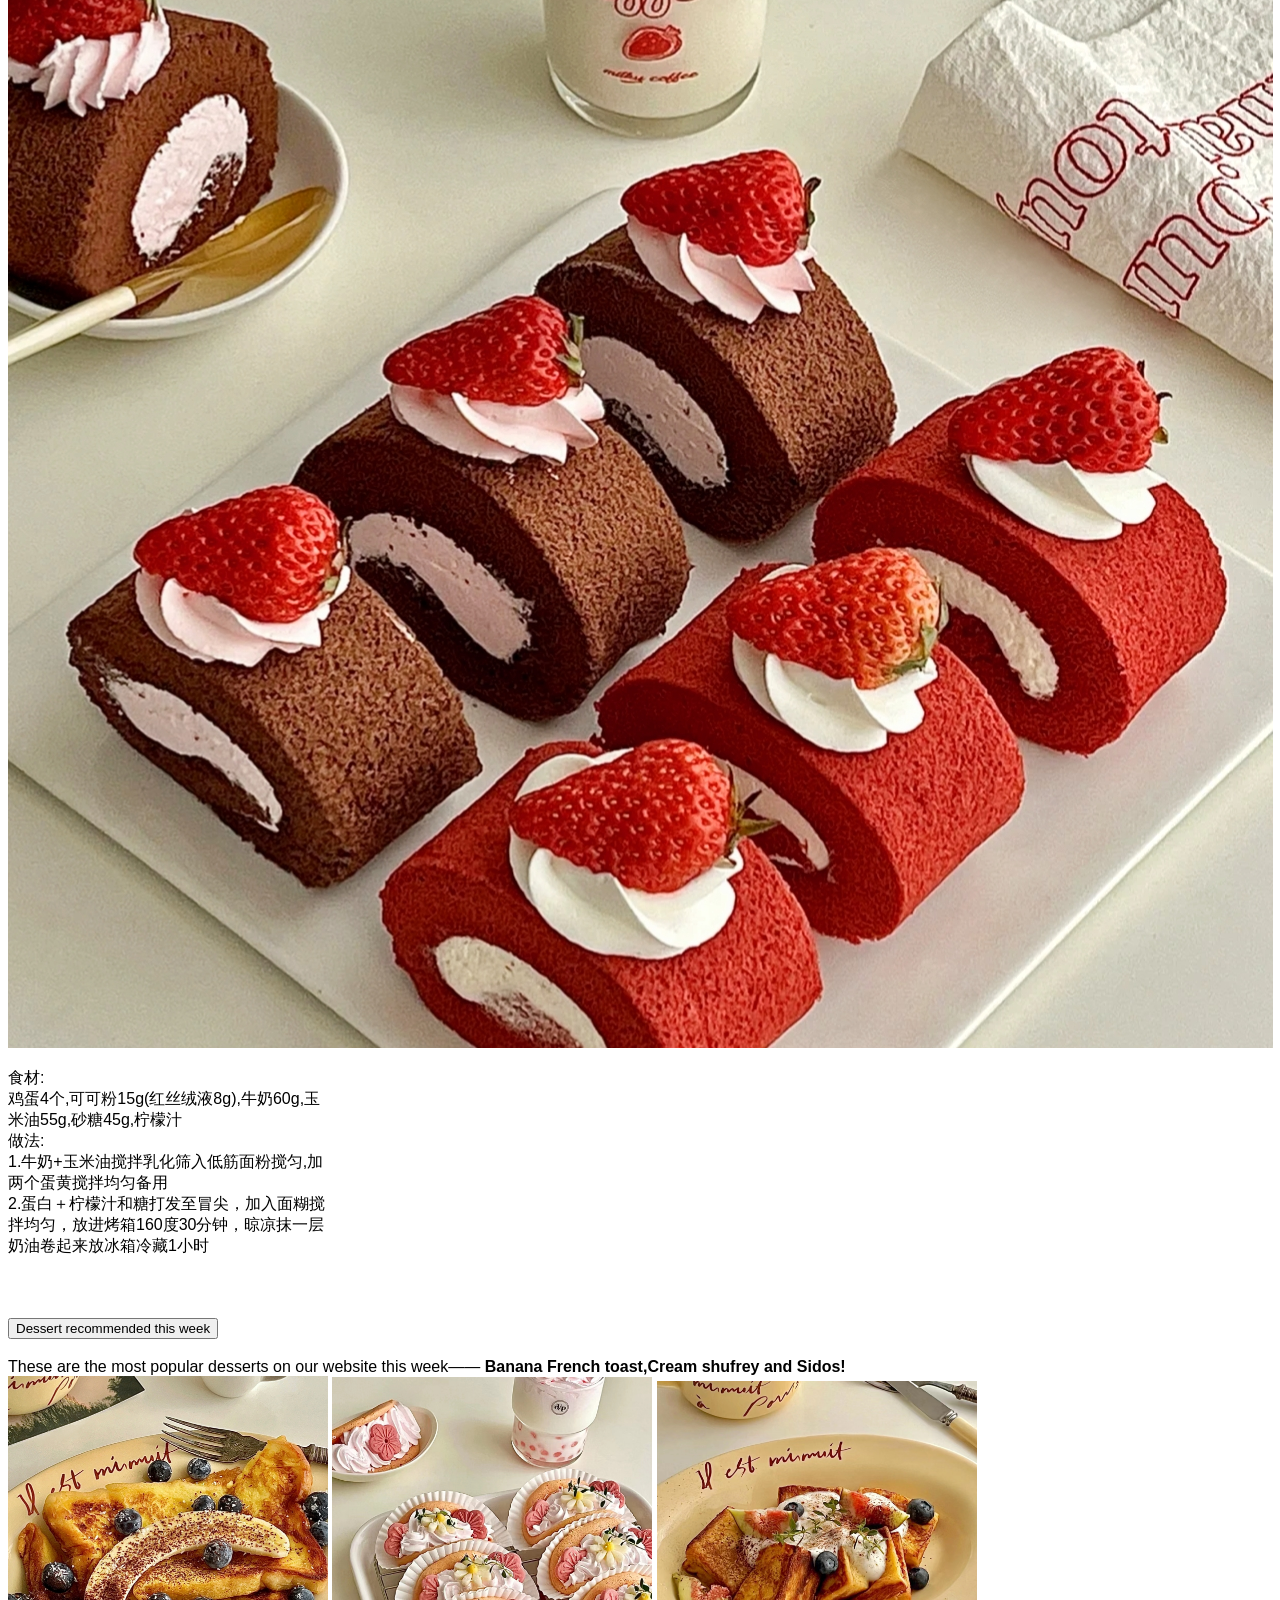
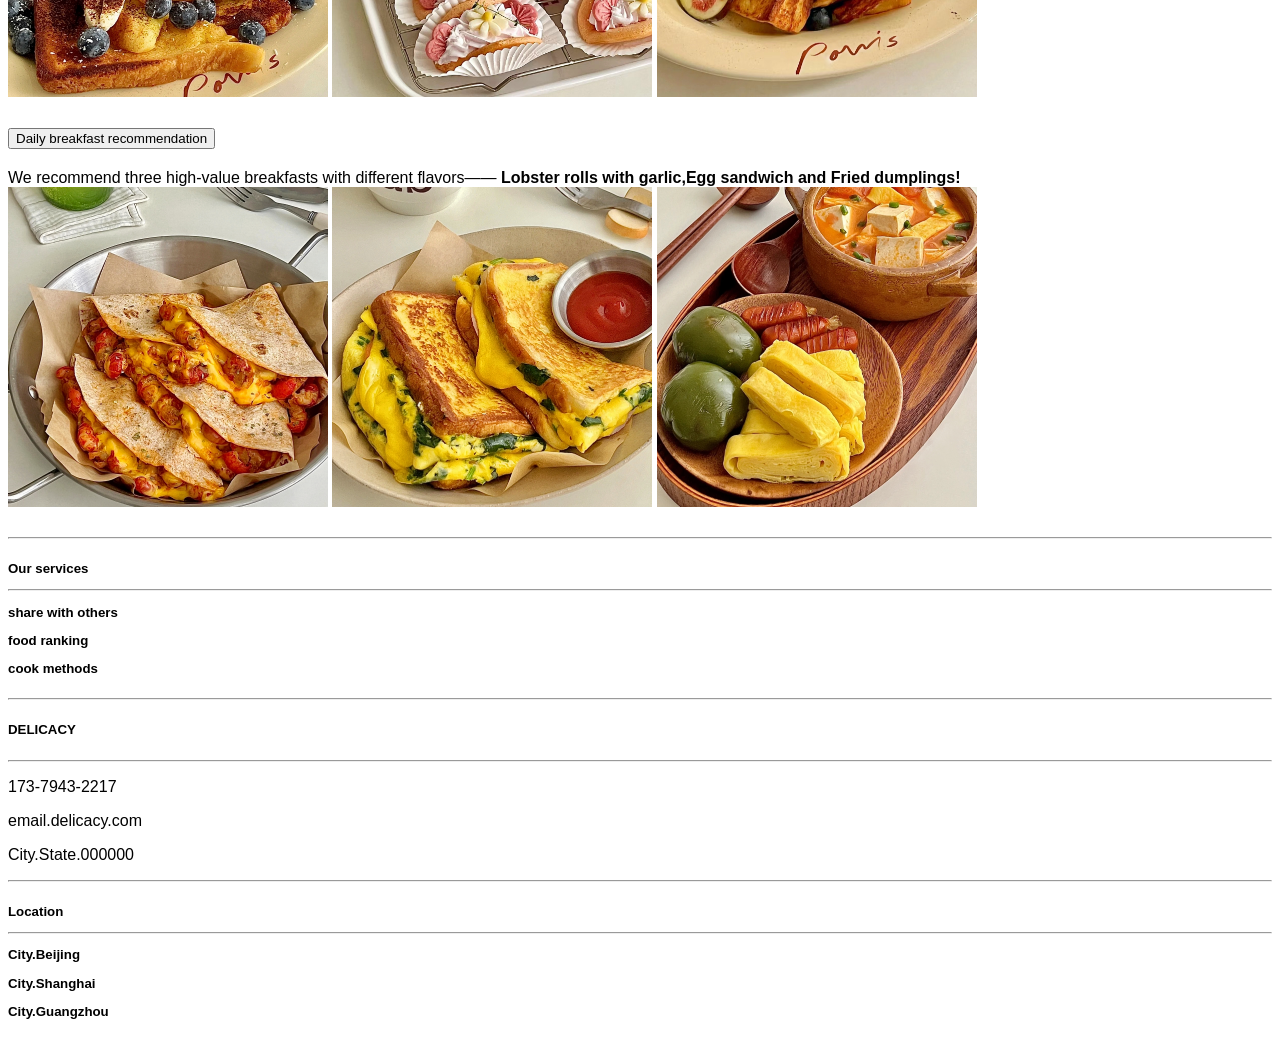
==== commit f449957f: "Update index.html" ====
--- a/myweb/index.html
+++ b/myweb/index.html
@@ -33,12 +33,47 @@
         <li class="nav-item">
           <a class="nav-link" href="#">Connect</a>
         </li>
+      </ul><!doctype html>
+<html lang="en">
+  <head>
+    <!-- Required meta tags -->
+    <meta charset="utf-8">
+    <meta name="viewport" content="width=device-width, initial-scale=1">
+
+    <!-- 国内 Staticfile CDN 上的 Bootstrap5 核心 CSS 文件 -->
+    <link rel="stylesheet" href="https://cdn.staticfile.org/twitter-bootstrap/5.1.1/css/bootstrap.min.css">
+    <link href="style.css" rel="stylesheet">
+
+    <title>DELICACY</title>
+  </head>
+  <body>
+<!--navigation-->
+<nav class="navbar navbar-expand-md navbar-light bg-light fixed-top">
+  <div class="container-fluid">
+    <a class="navbar-brand" href="#">DELICACY</a>
+    <button class="navbar-toggler" type="button" data-bs-toggle="collapse" data-bs-target="#navbarSupportedContent" aria-controls="navbarSupportedContent" aria-expanded="false" aria-label="Toggle navigation">
+      <span class="navbar-toggler-icon"></span>
+    </button>
+    <div class="collapse navbar-collapse" id="navbarSupportedContent">
+      <ul class="navbar-nav mr-auto">
+        <li class="nav-item">
+          <a class="nav-link active" aria-current="page" href="#About us">About us</a>
+        </li>
+        <li class="nav-item">
+          <a class="nav-link" href="#Login">Login</a>
+        </li>
+        <li class="nav-item dropdown">
+          <a class="nav-link" href="#Share">Share</a>
+        </li>
+        <li class="nav-item">
+          <a class="nav-link" href="#Connect">Connect</a>
+        </li>
       </ul>
     </div>
   </div>
 </nav>
 <!--junbotron-->
-<div class="container-fluid">
+<div id="About us" class="container-fluid">
  <br><br><br><h2 class="bg-warning p-2 text-white text-center bg-opacity-75">Welcome to DELICACY</h2>
  <div class="bg-warning p-2 text-black-50 text-center bg-opacity-25">Please enjoy youerself by appreciating delicious food which perfect in color,aroma and taste here.
    <br>Also,we will provide you with the necessary materials and methods of delicioues food.
@@ -101,7 +136,7 @@
 </div>
 <!--Log in-->
 <br>
- <div class="container-fluid">
+ <div id="Login" class="container-fluid">
  <div class="row text-center">
  <h5 class="bg-warning p-2 text-black-50 bg-opacity-50">If you are willing to join us<br>Please register and log in below.</h5>
  </div>
@@ -119,8 +154,7 @@
   <br><button class="btn btn-outline-warning btn-lg text-black-50" type="button">Register/Log in</button><br>
 </div>
 <!--Community-->
-</div>
- <div class="container-fluid">
+ <div id="Share" class="container-fluid">
  <div class="row text-center">
  <h5 class="bg-warning p-2 text-black-50 bg-opacity-50">You can learn how to cook delicious food here.<br>Wish you enjoy!</h5>
  </div>
@@ -199,7 +233,7 @@
 <!--Connect-->
 <br>
 <footer>
-  <div class="container-fluid">
+  <div id="Connect" class="container-fluid">
     <div class="row text-center">
       <div class="col-md-4 bg-warning p-2 bg-opacity-50">
         <hr class="light">
@@ -221,9 +255,9 @@
         <hr class="light">
         <h5>Location</p>
         <hr class="light">
-        <p>City.State.000000</p>
-        <p>City.State.000000</p>
-        <p>City.State.000000</p>
+        <p>City.Beijing</p>
+        <p>City.Shanghai</p>
+        <p>City.Guangzhou</p>
       </div>
       </div>
      </div>
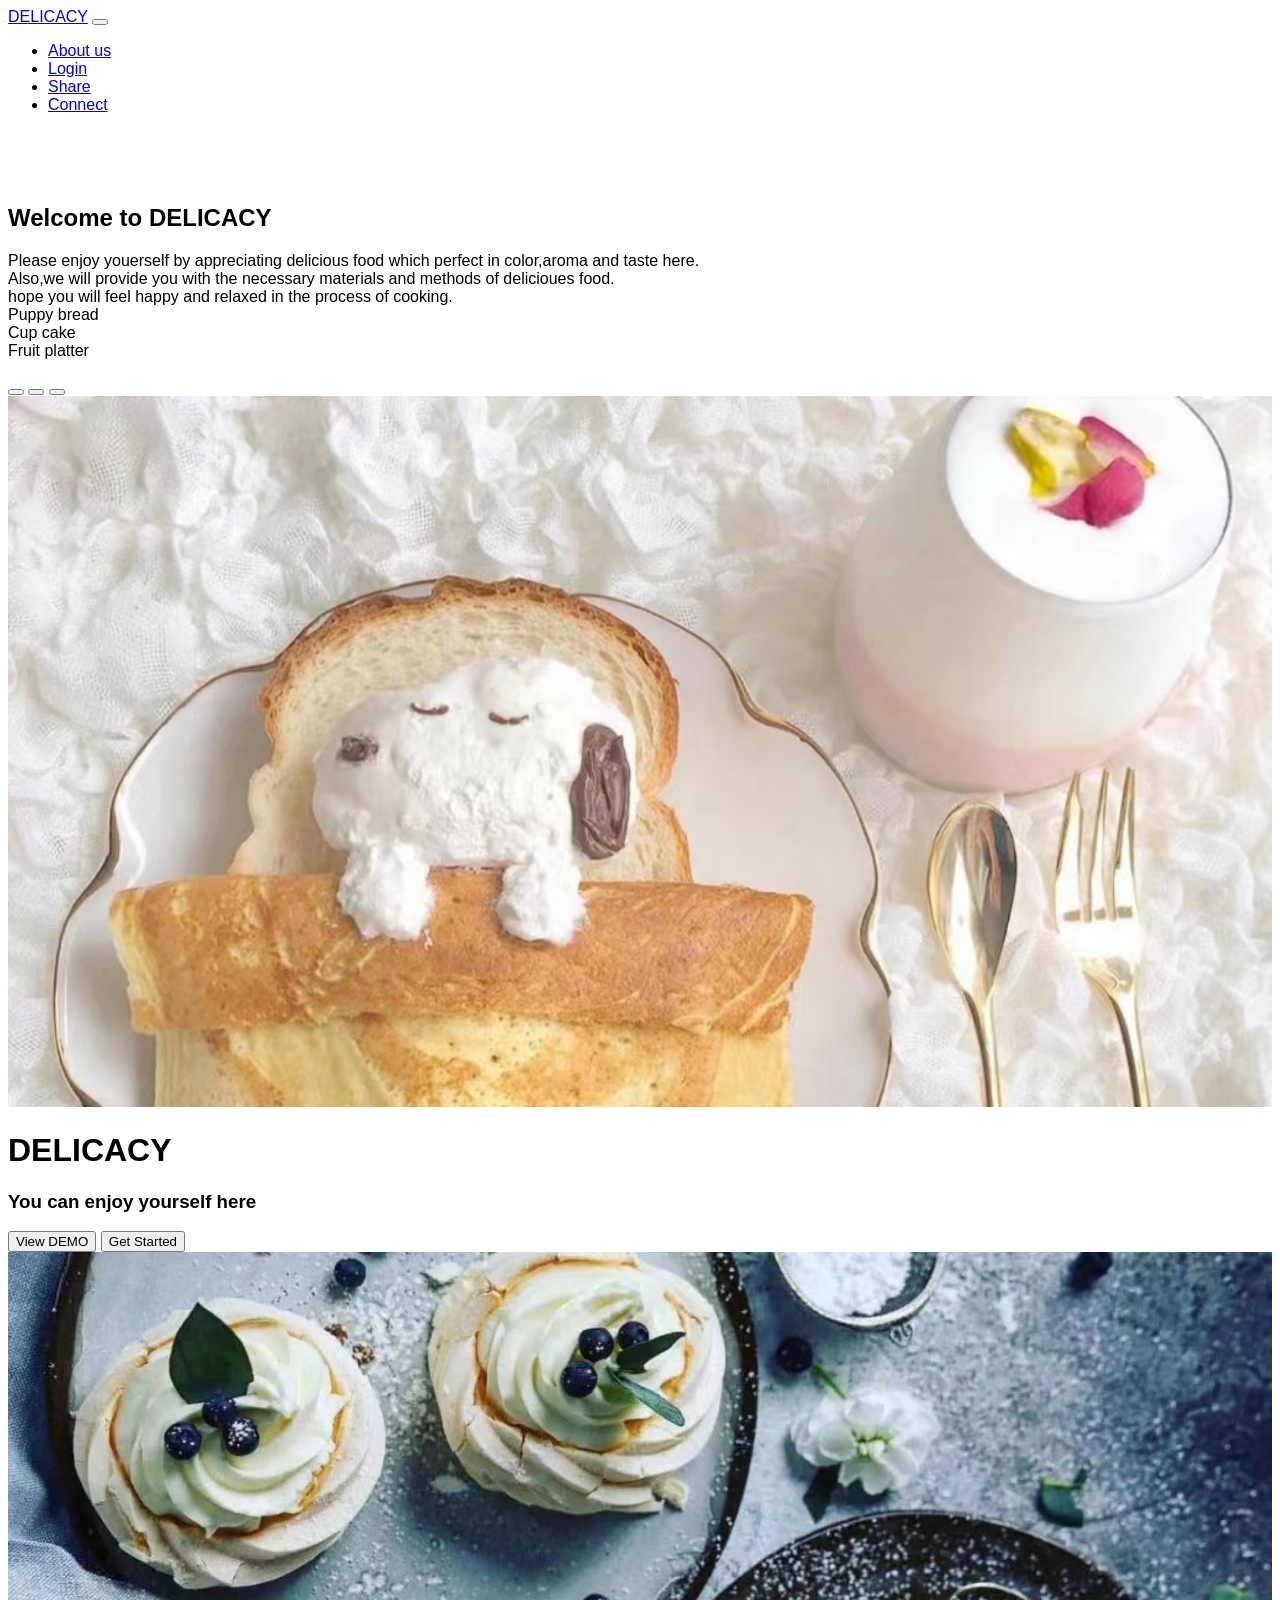
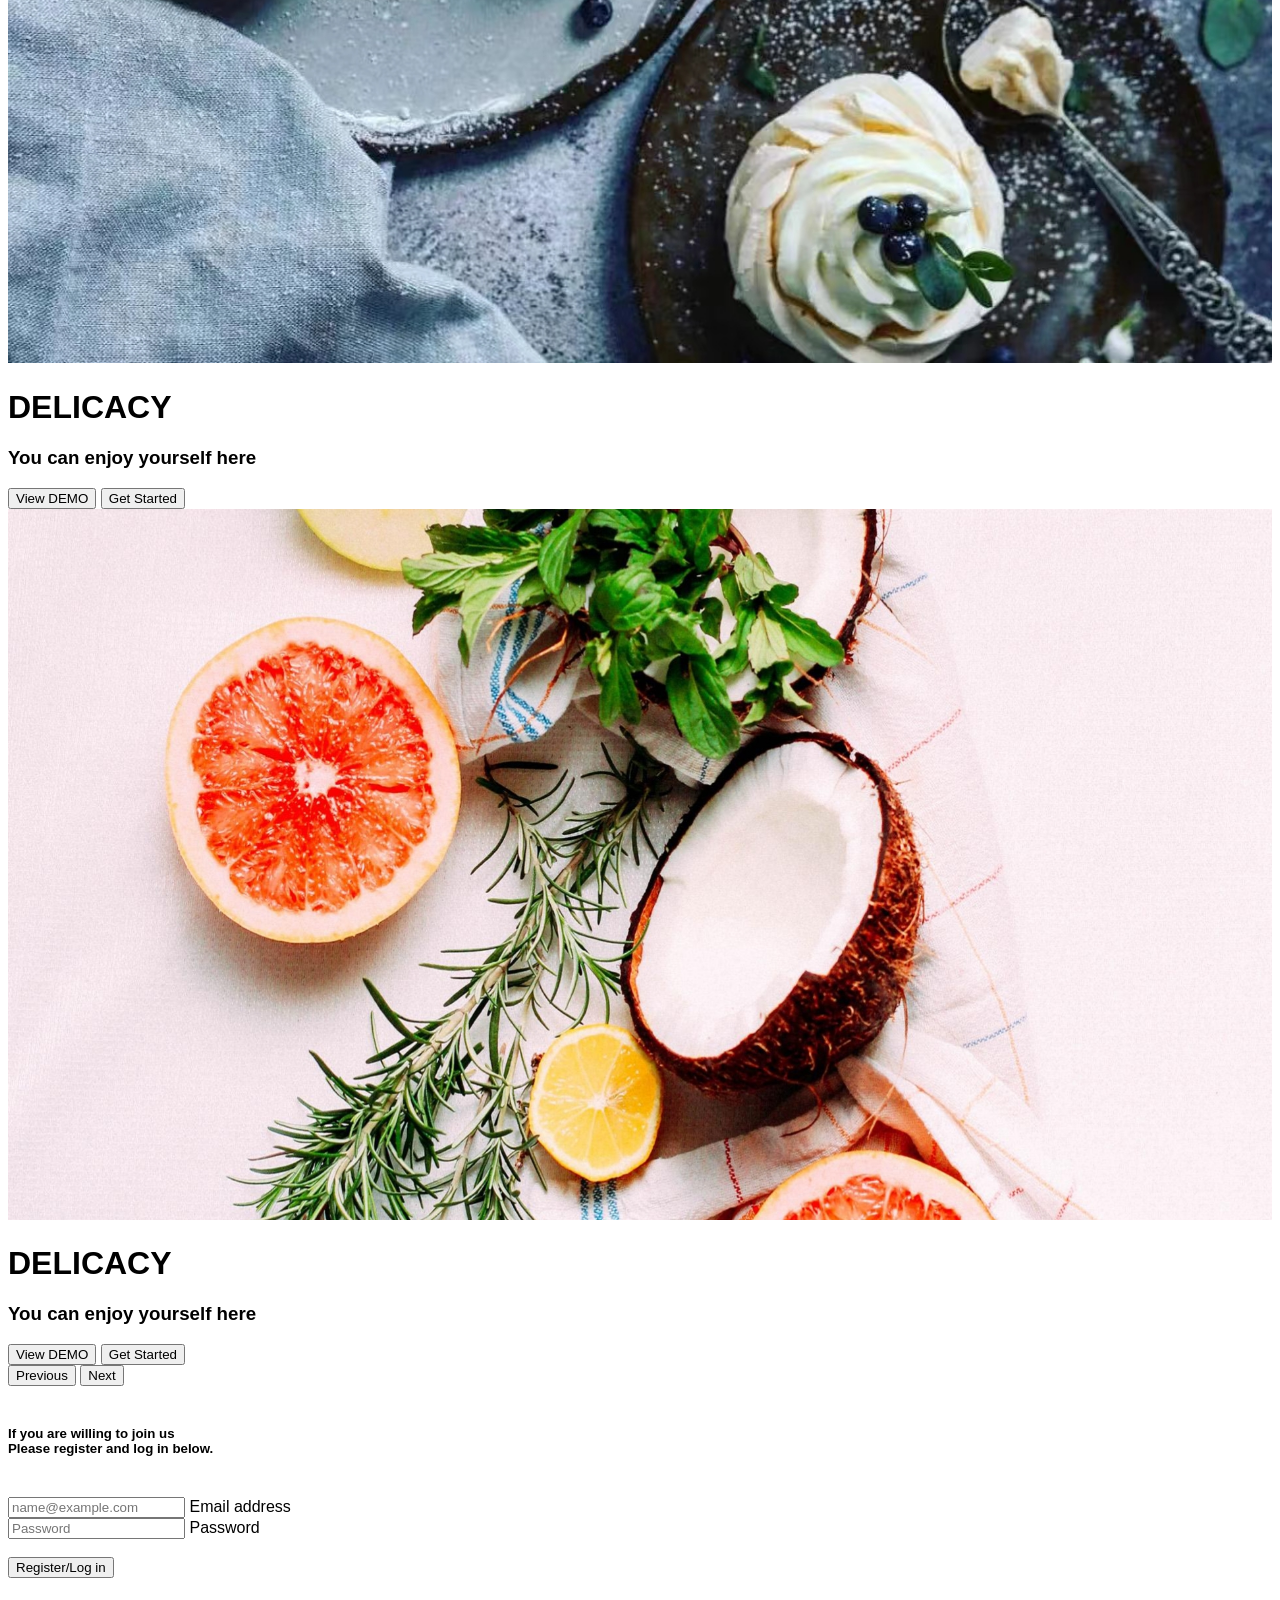
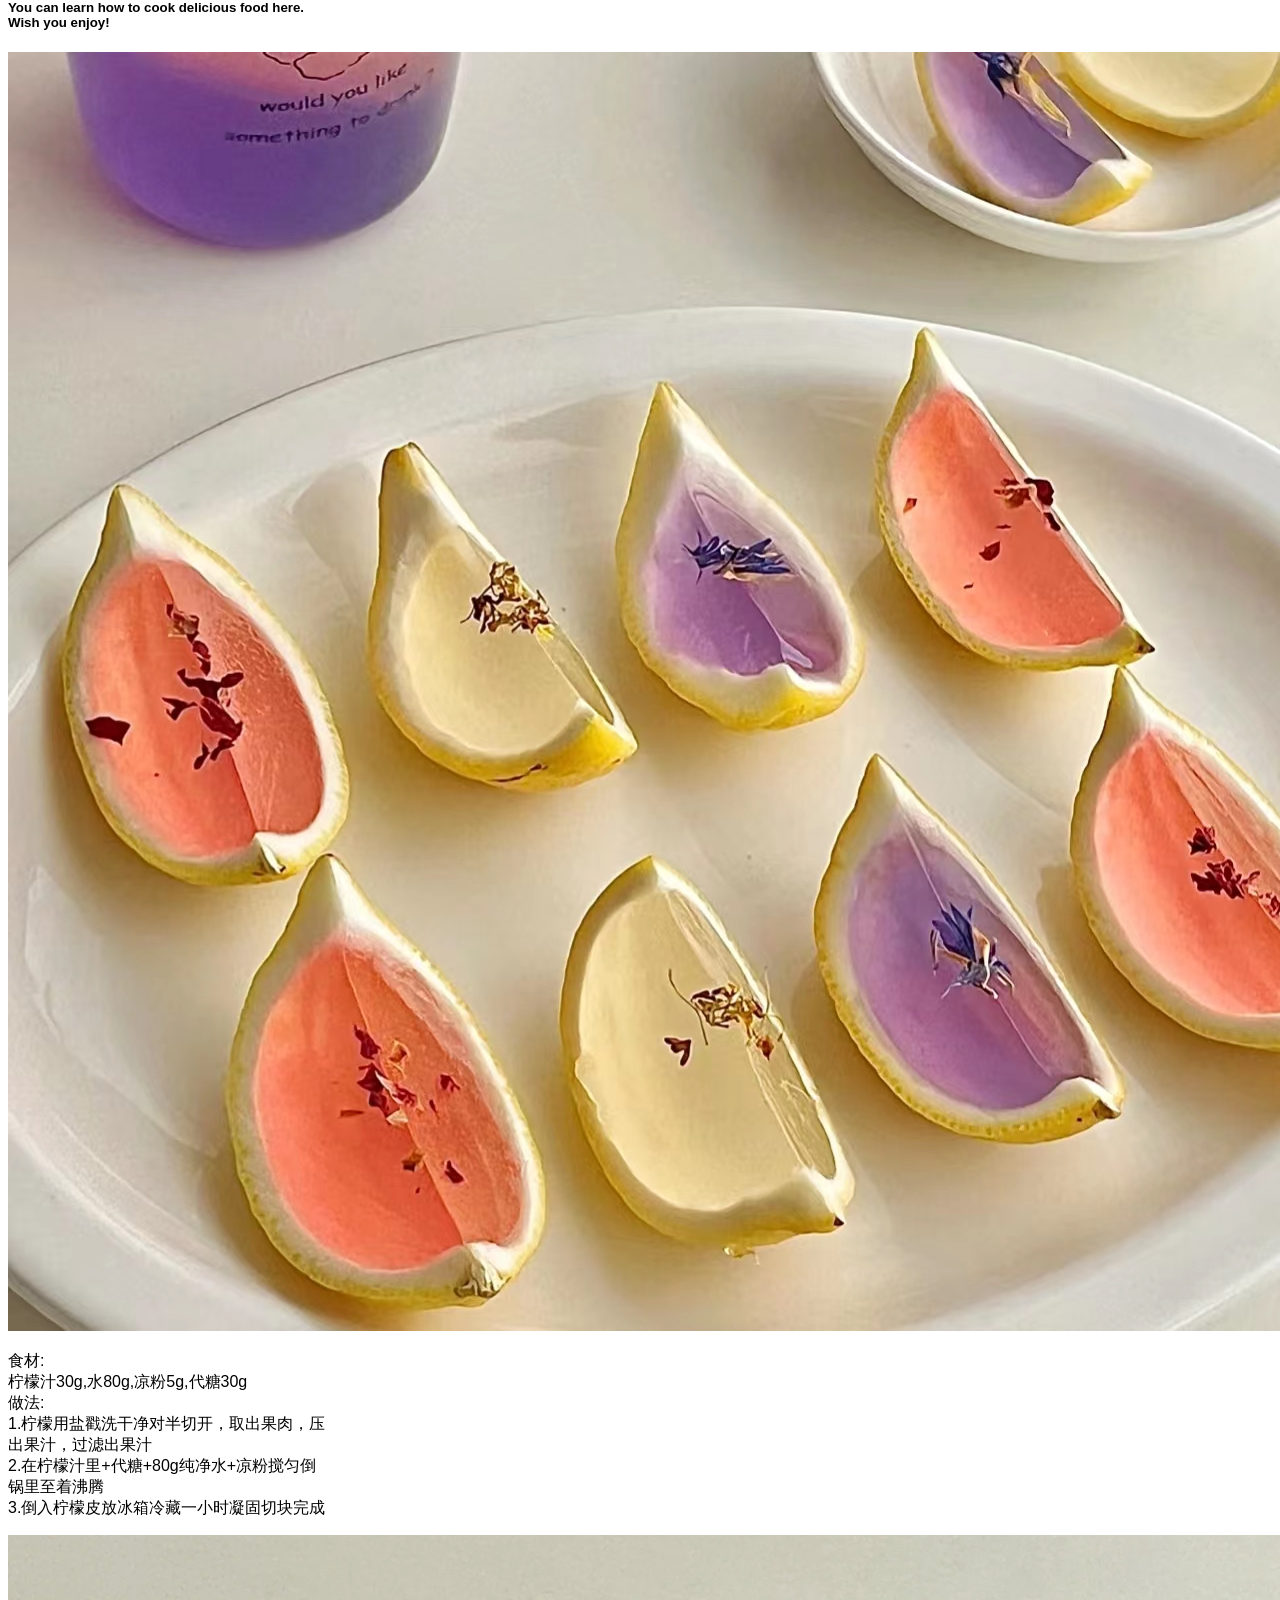
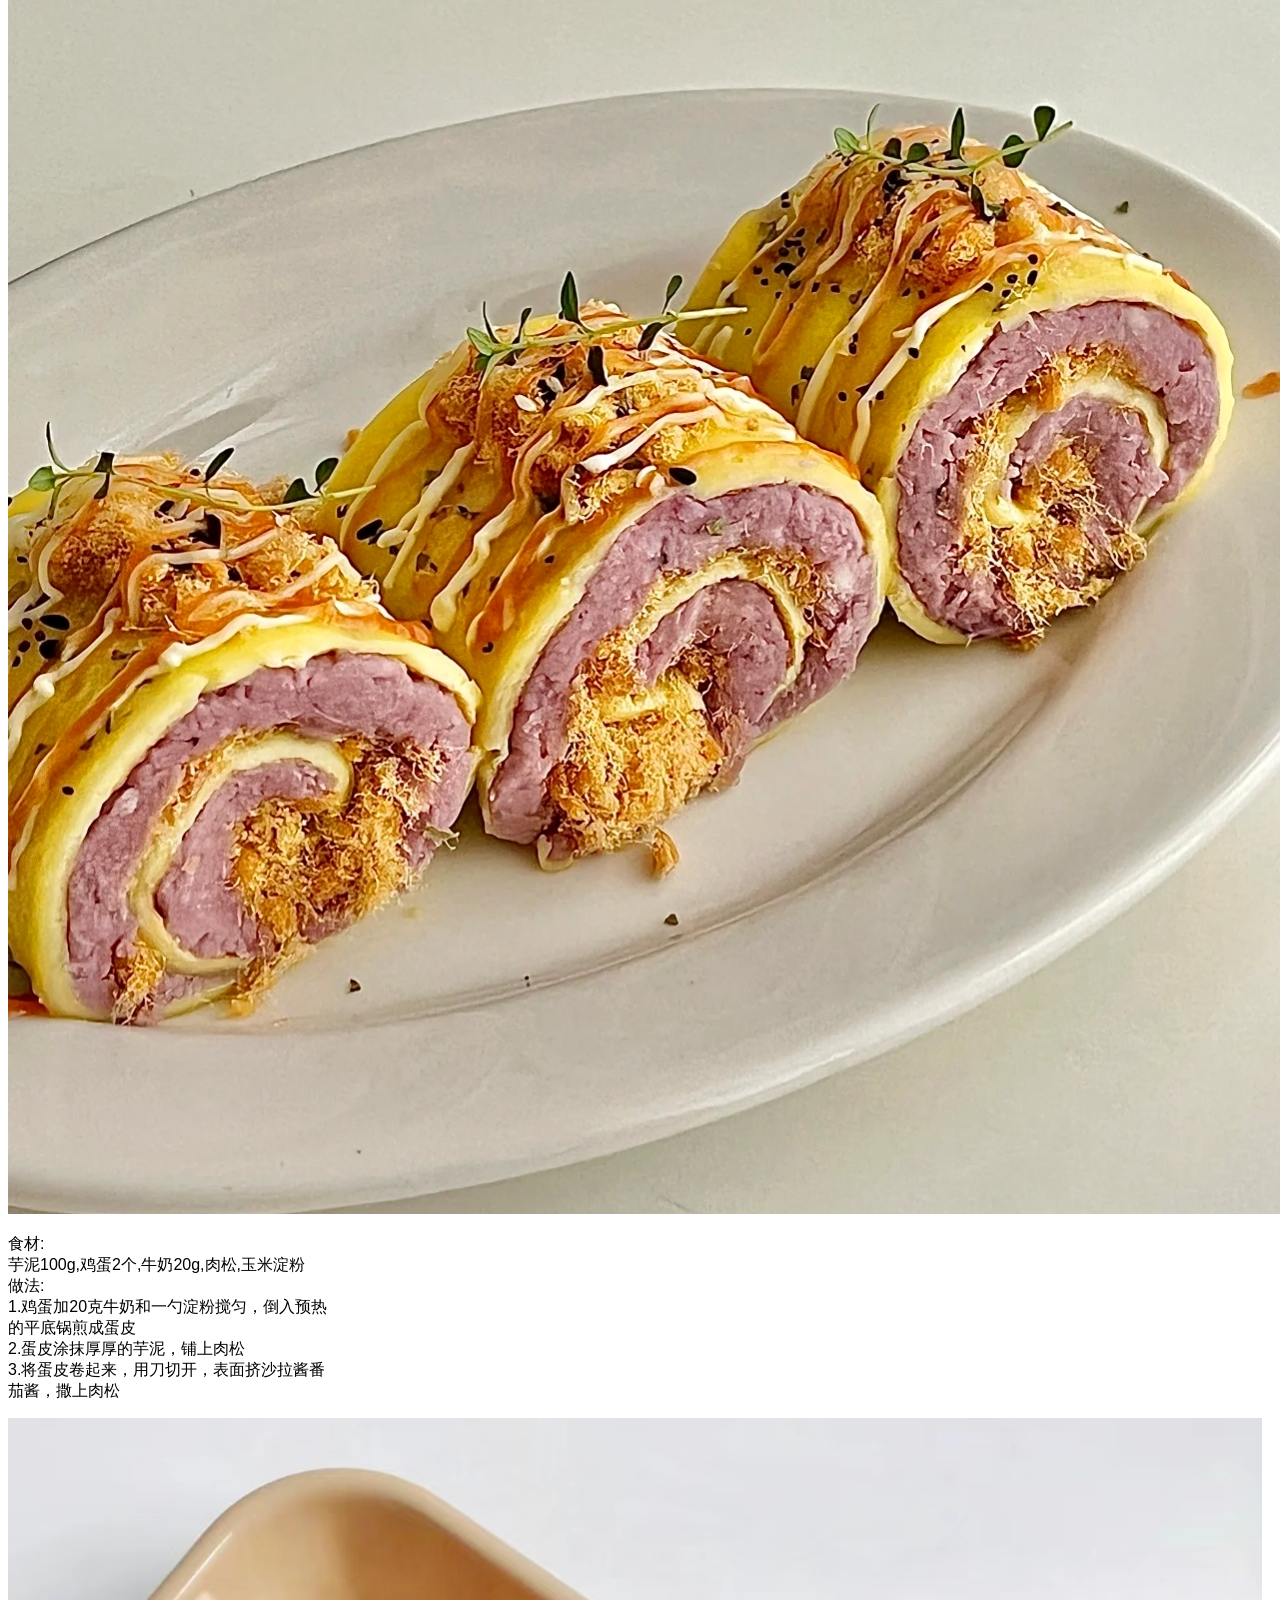
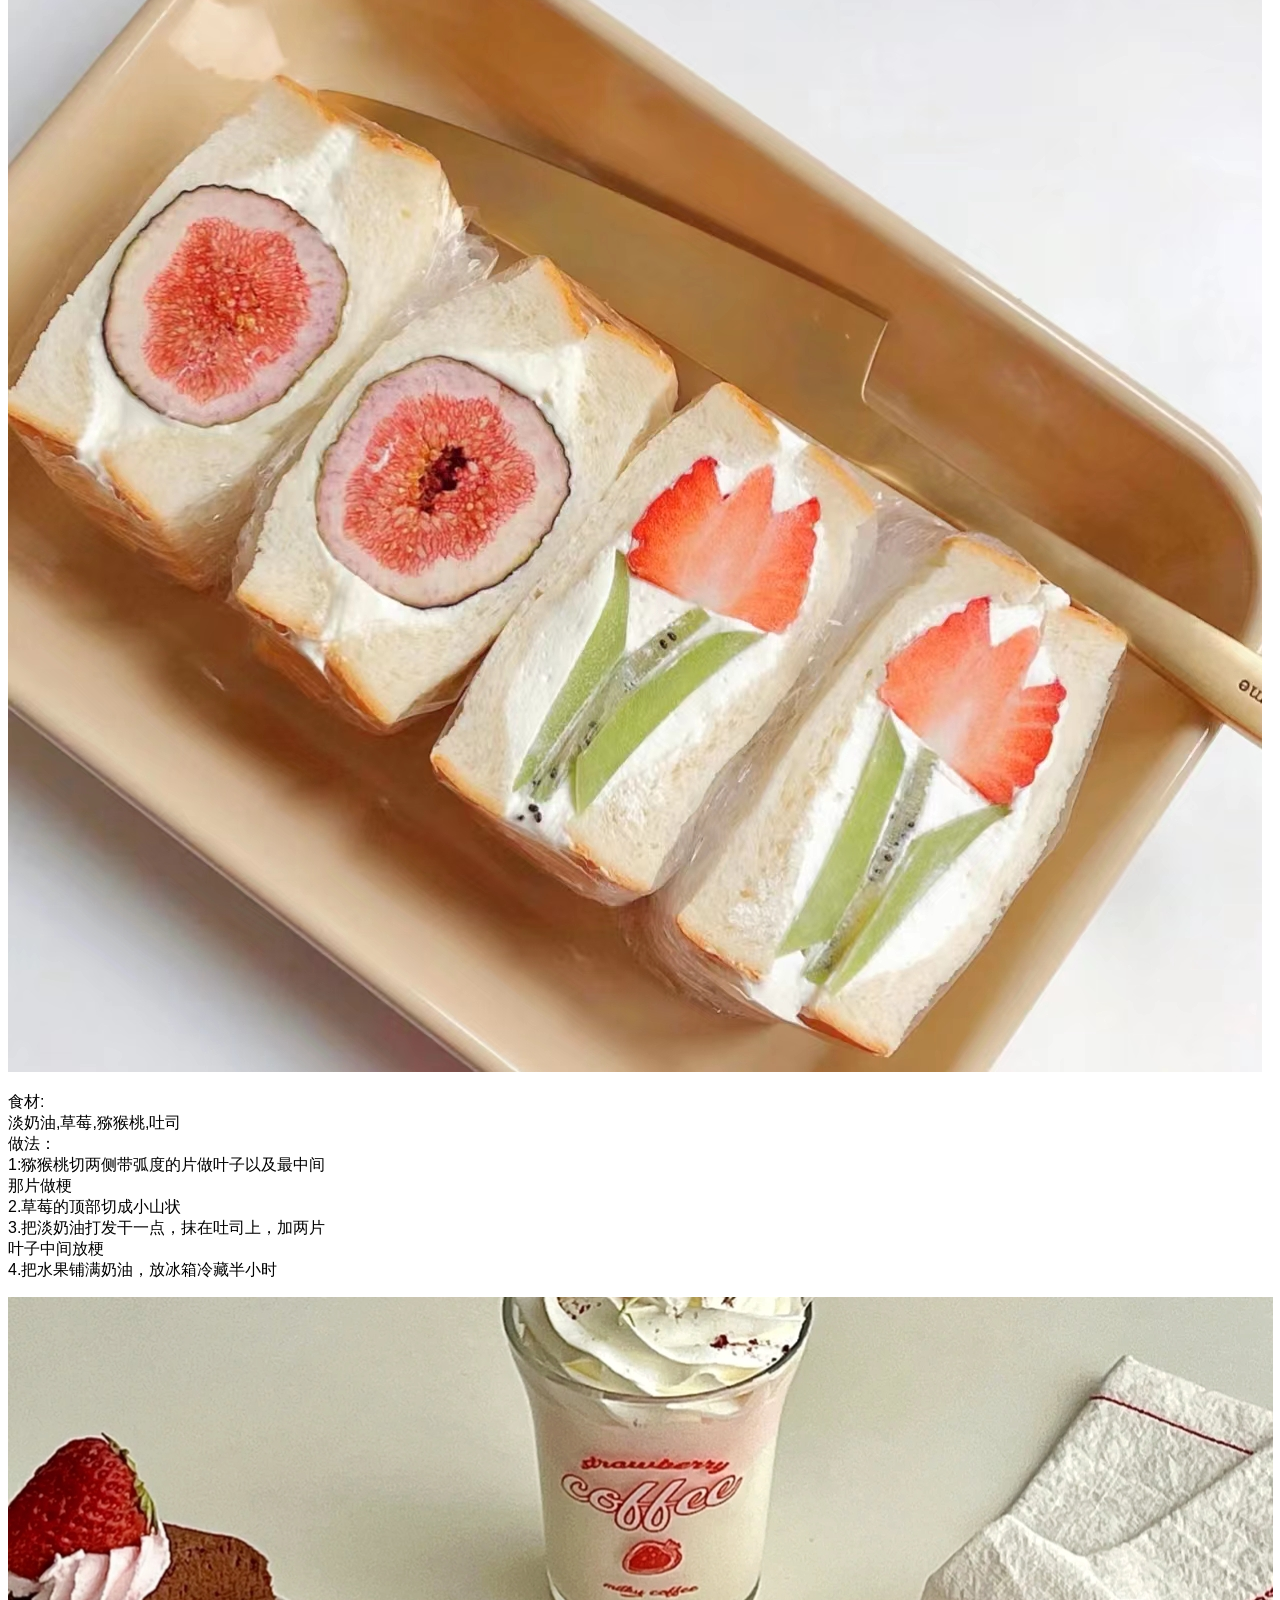
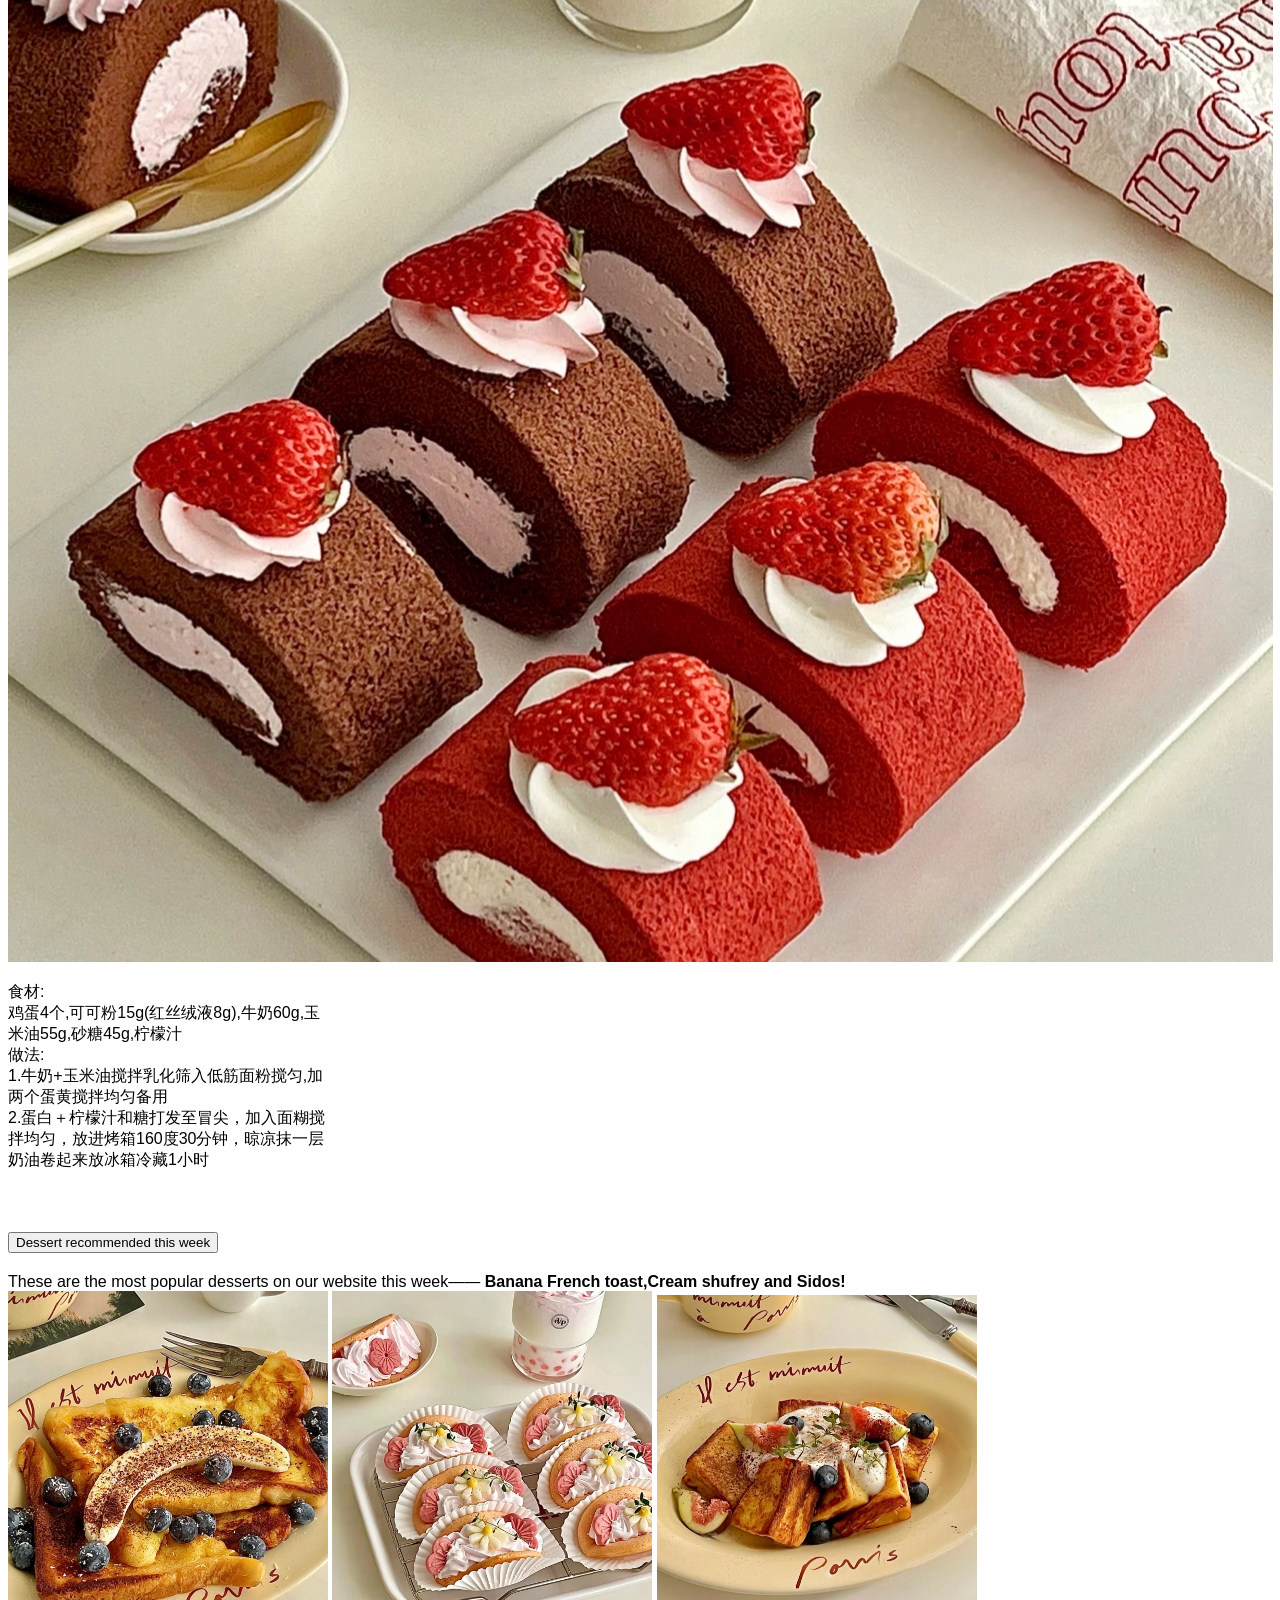
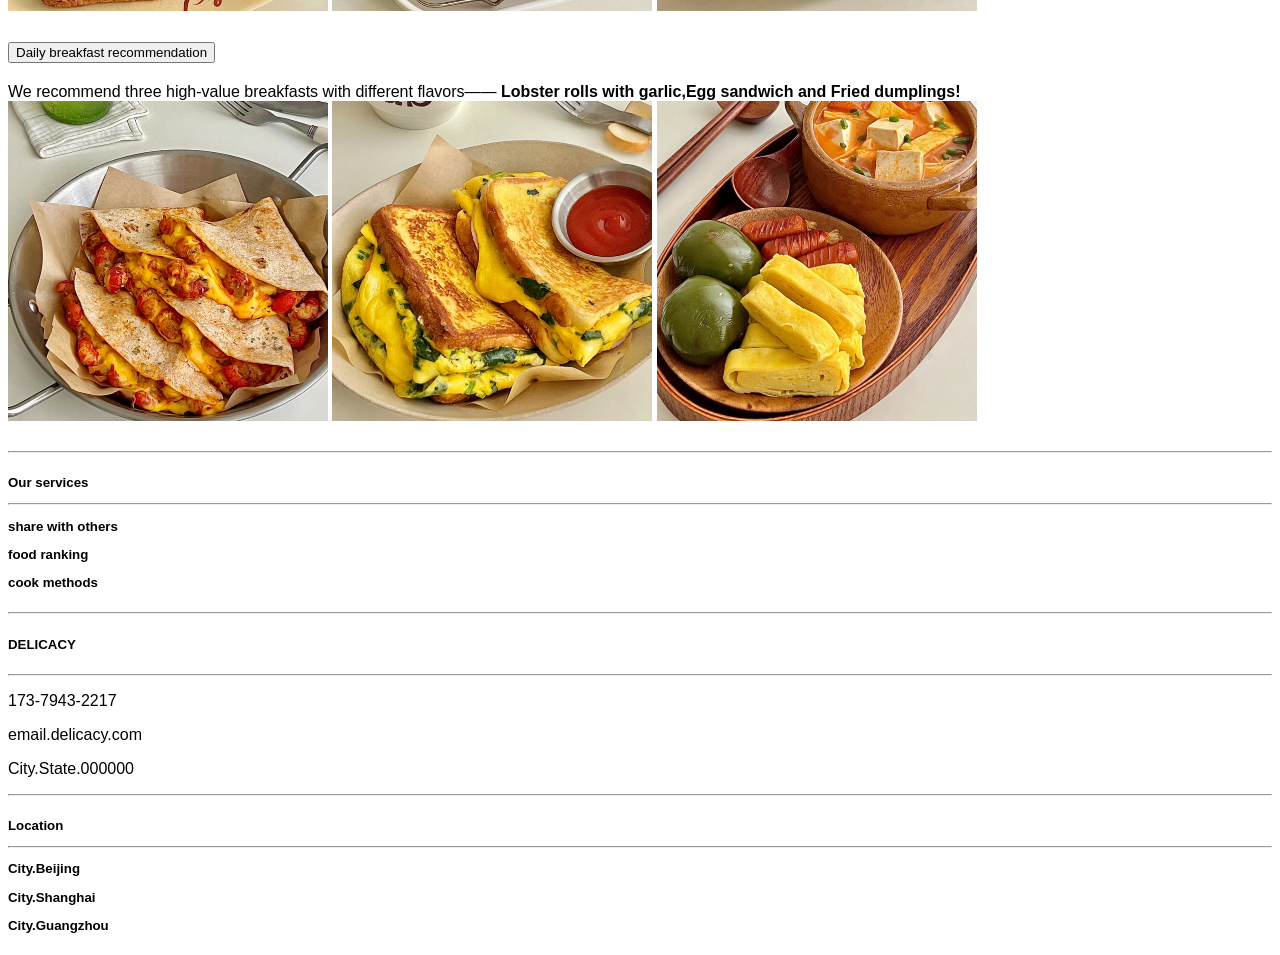
==== commit 0cdb161e: "Update index.html" ====
--- a/myweb/index.html
+++ b/myweb/index.html
@@ -1,39 +1,4 @@
 <!doctype html>
-<html lang="en">
-  <head>
-    <!-- Required meta tags -->
-    <meta charset="utf-8">
-    <meta name="viewport" content="width=device-width, initial-scale=1">
-
-    <!-- 国内 Staticfile CDN 上的 Bootstrap5 核心 CSS 文件 -->
-    <link rel="stylesheet" href="https://cdn.staticfile.org/twitter-bootstrap/5.1.1/css/bootstrap.min.css">
-    <link href="style.css" rel="stylesheet">
-
-    <title>DELICACY</title>
-  </head>
-  <body>
-<!--navigation-->
-<nav class="navbar navbar-expand-md navbar-light bg-light fixed-top">
-  <div class="container-fluid">
-    <a class="navbar-brand" href="#">DELICACY</a>
-    <button class="navbar-toggler" type="button" data-bs-toggle="collapse" data-bs-target="#navbarSupportedContent" aria-controls="navbarSupportedContent" aria-expanded="false" aria-label="Toggle navigation">
-      <span class="navbar-toggler-icon"></span>
-    </button>
-    <div class="collapse navbar-collapse" id="navbarSupportedContent">
-      <ul class="navbar-nav mr-auto">
-        <li class="nav-item">
-          <a class="nav-link active" aria-current="page" href="#">About us</a>
-        </li>
-        <li class="nav-item">
-          <a class="nav-link" href="#">Login</a>
-        </li>
-        <li class="nav-item dropdown">
-          <a class="nav-link" href="#">Share</a>
-        </li>
-        <li class="nav-item">
-          <a class="nav-link" href="#">Connect</a>
-        </li>
-      </ul><!doctype html>
 <html lang="en">
   <head>
     <!-- Required meta tags -->
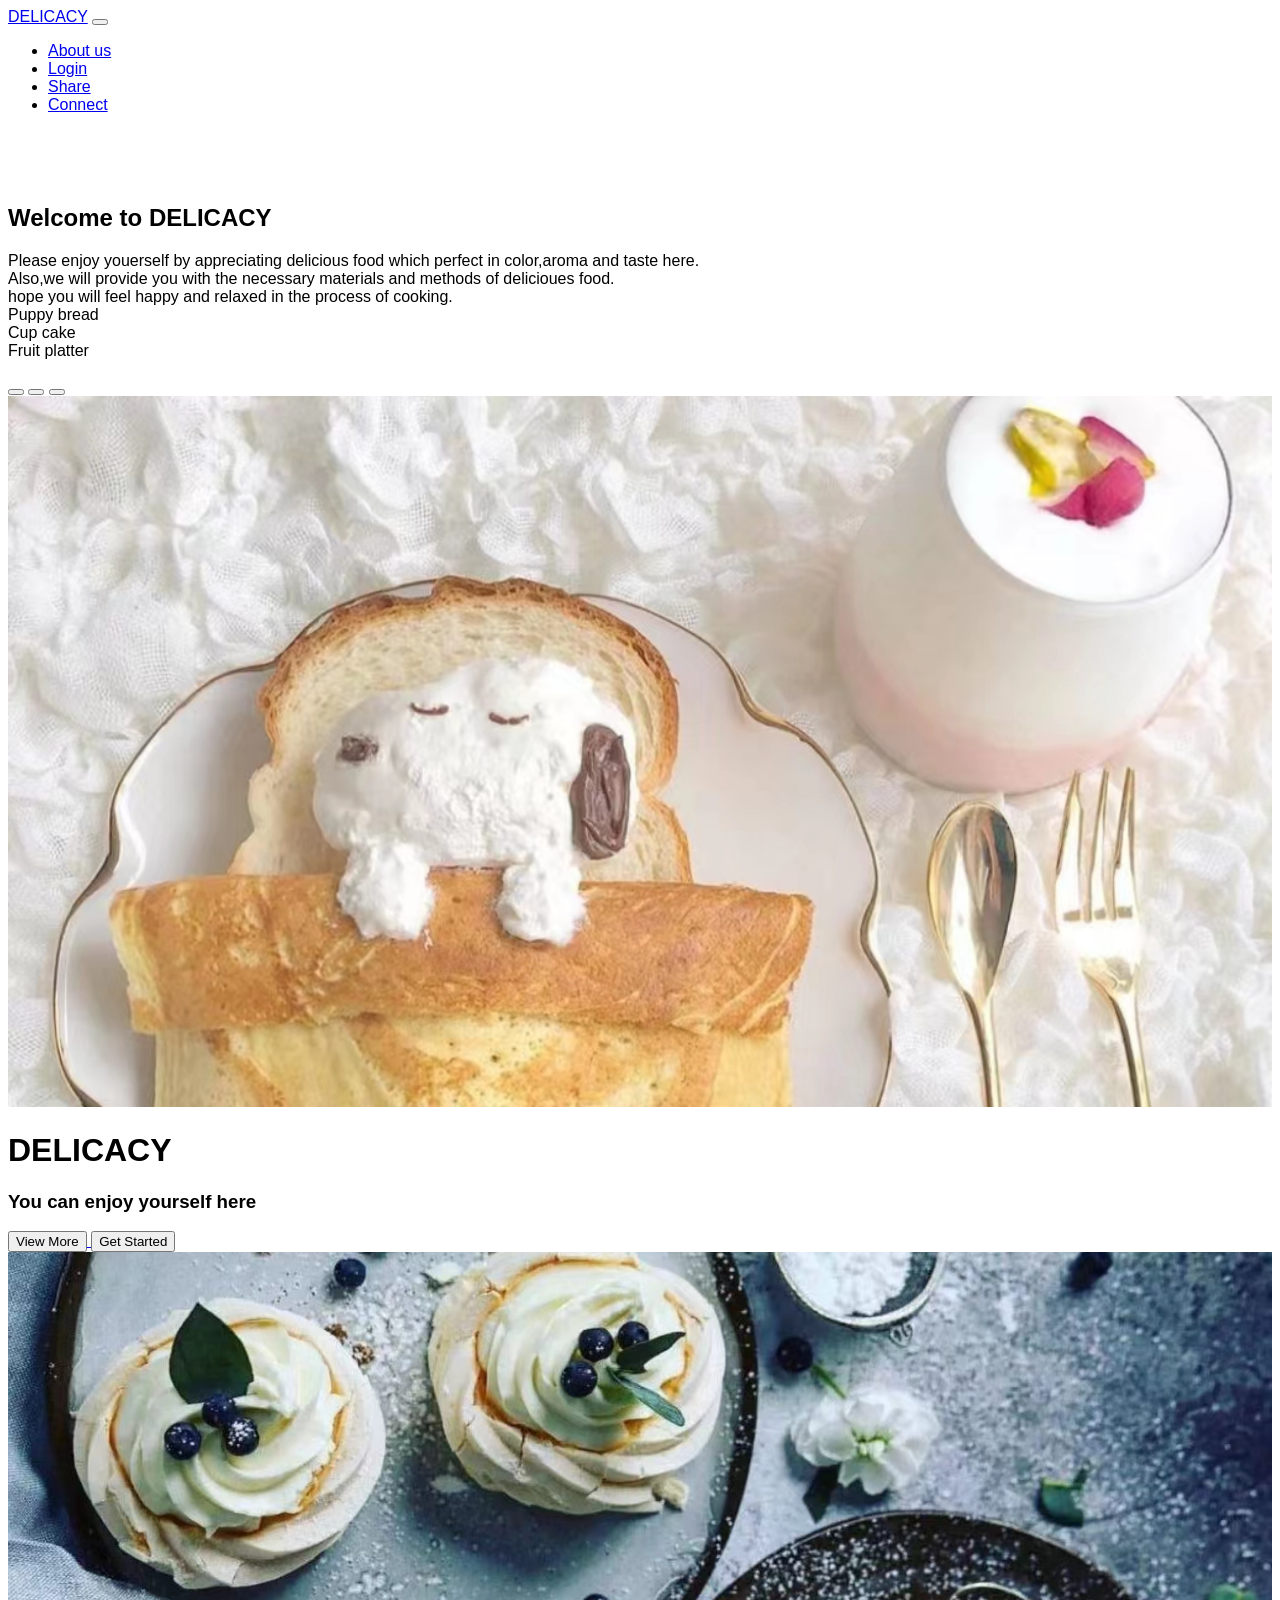
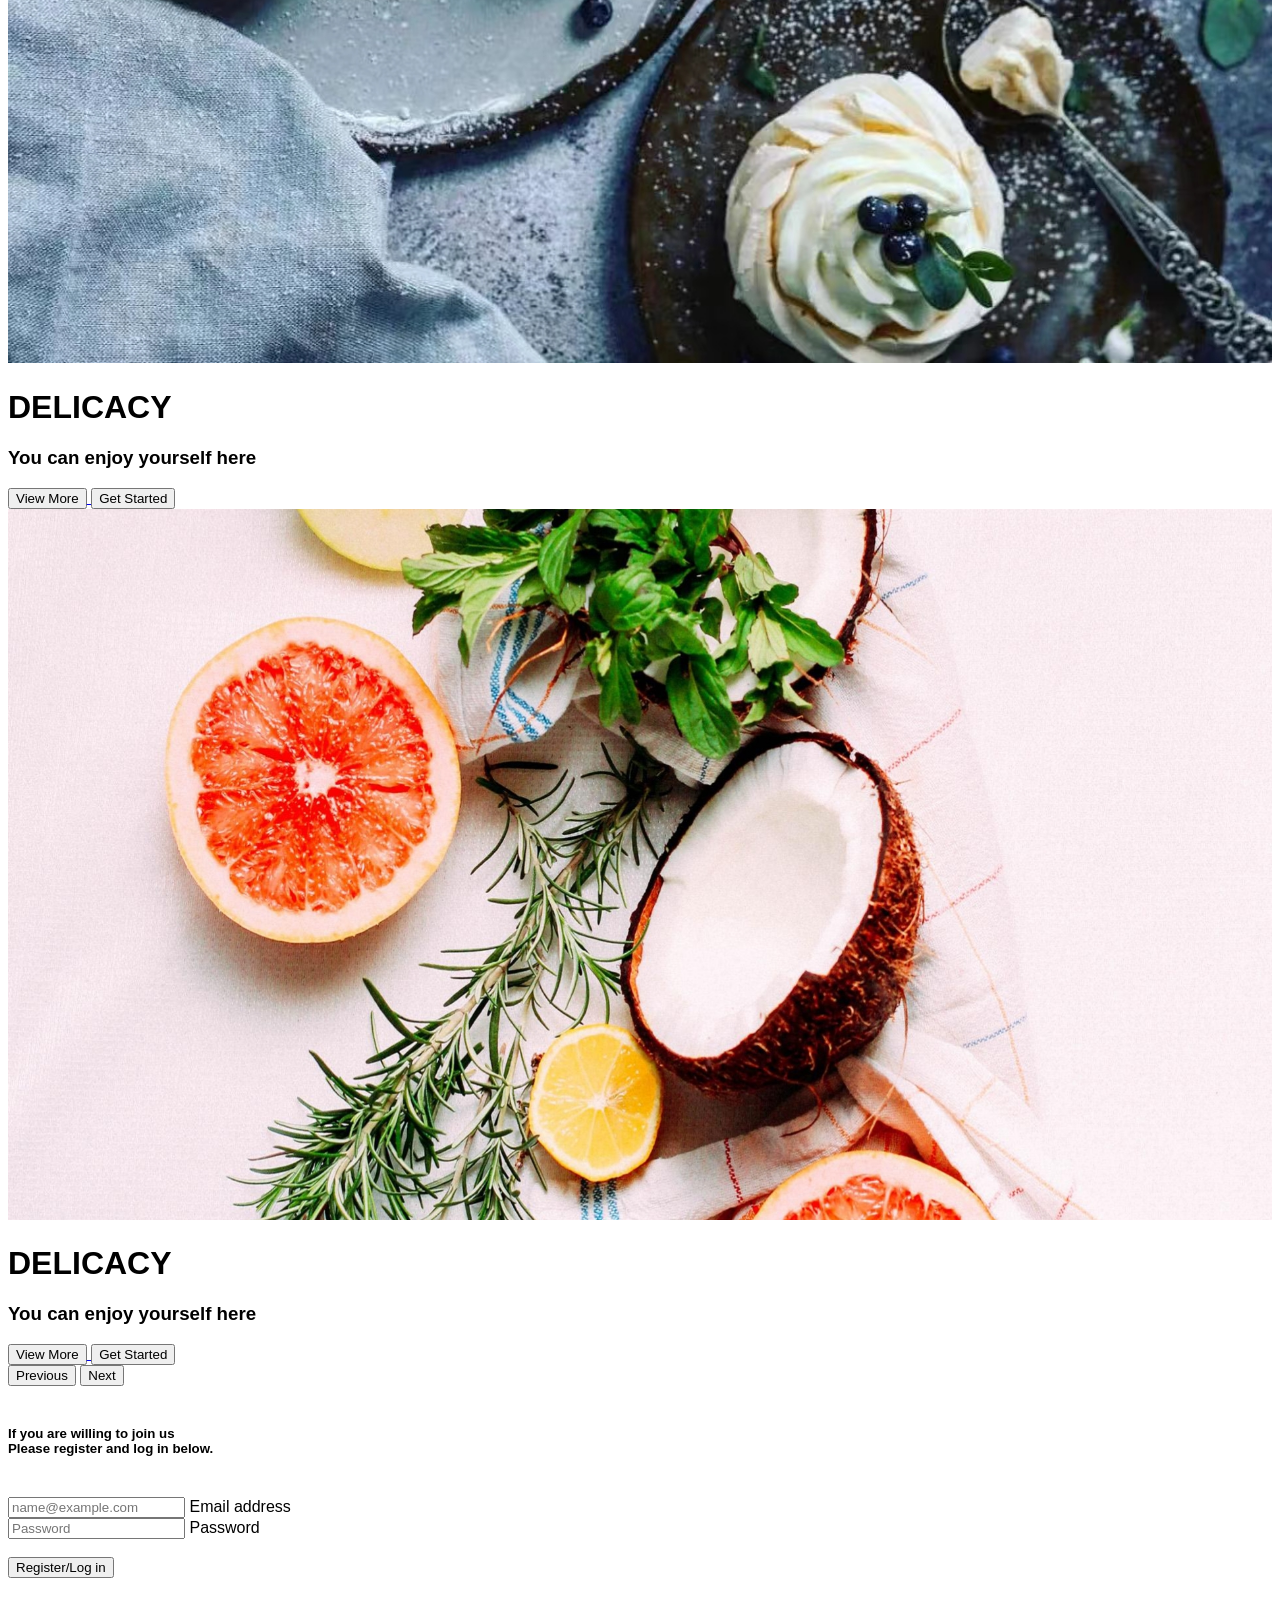
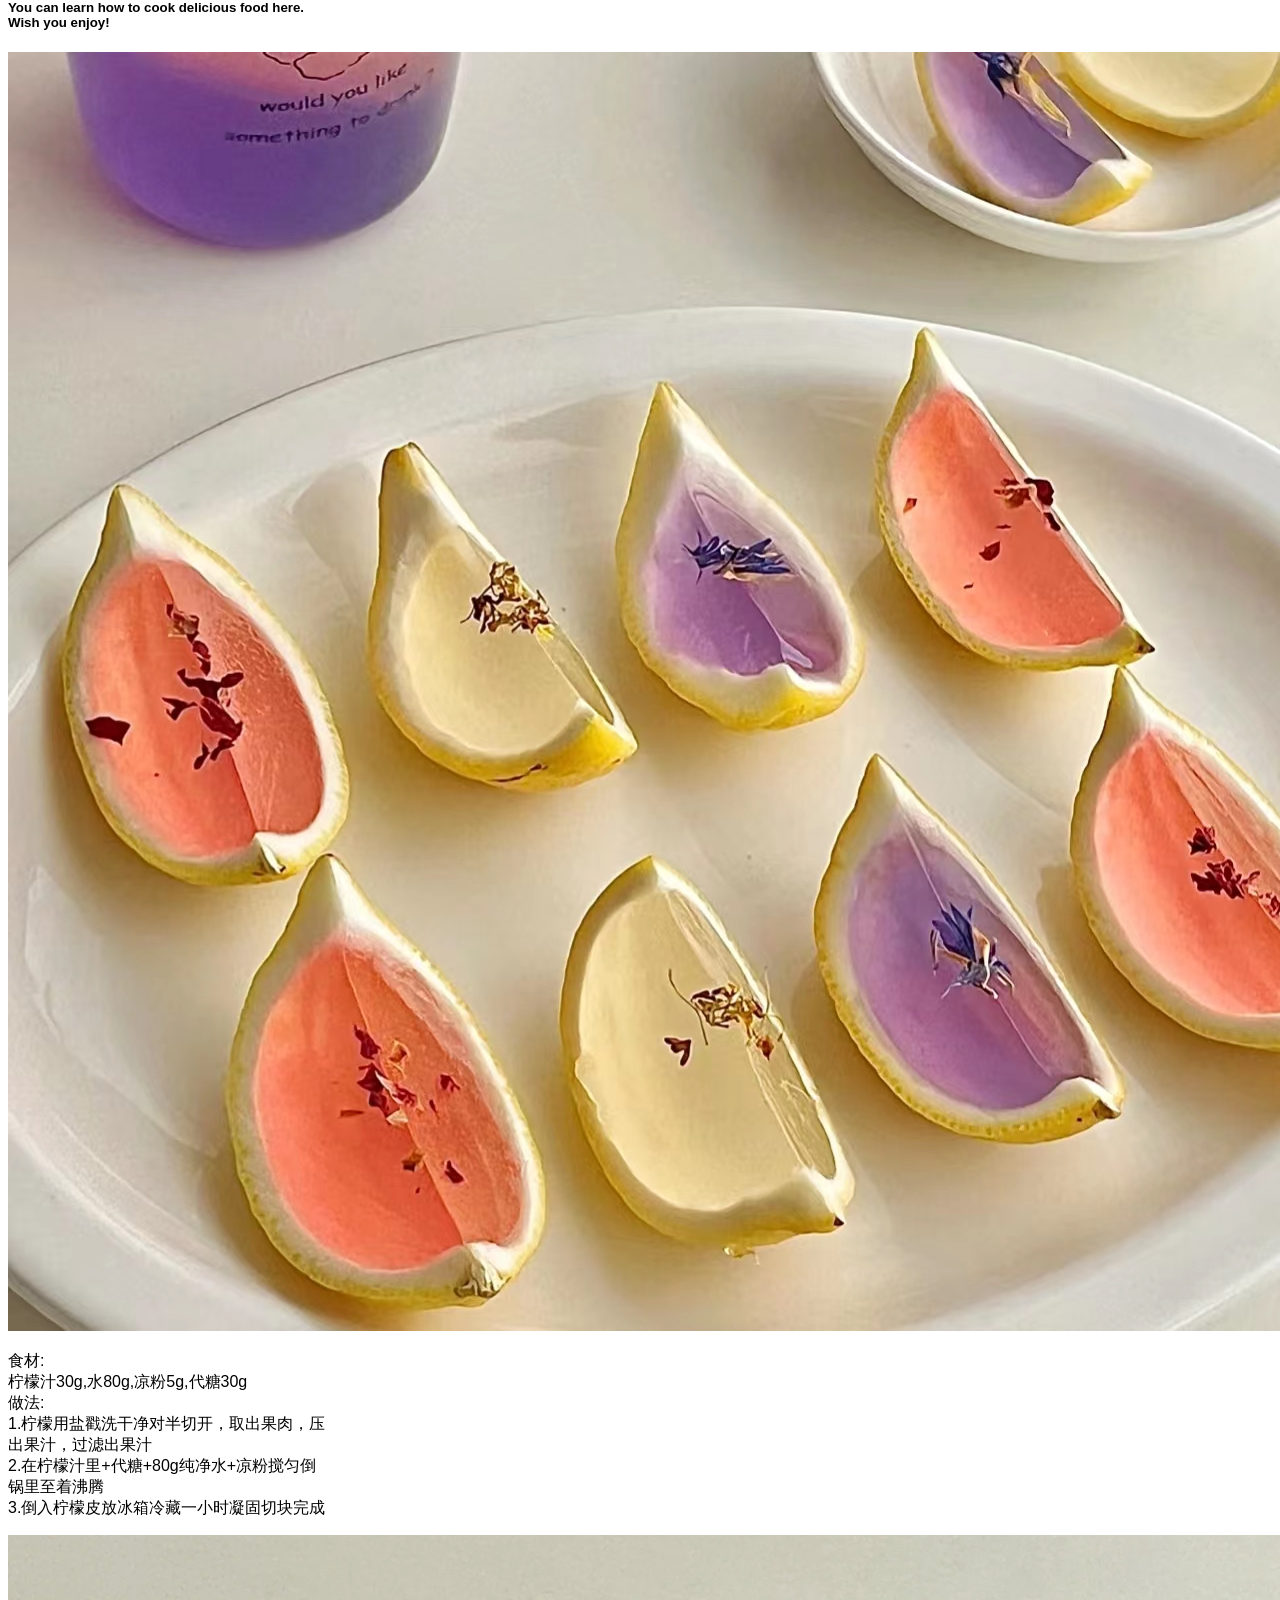
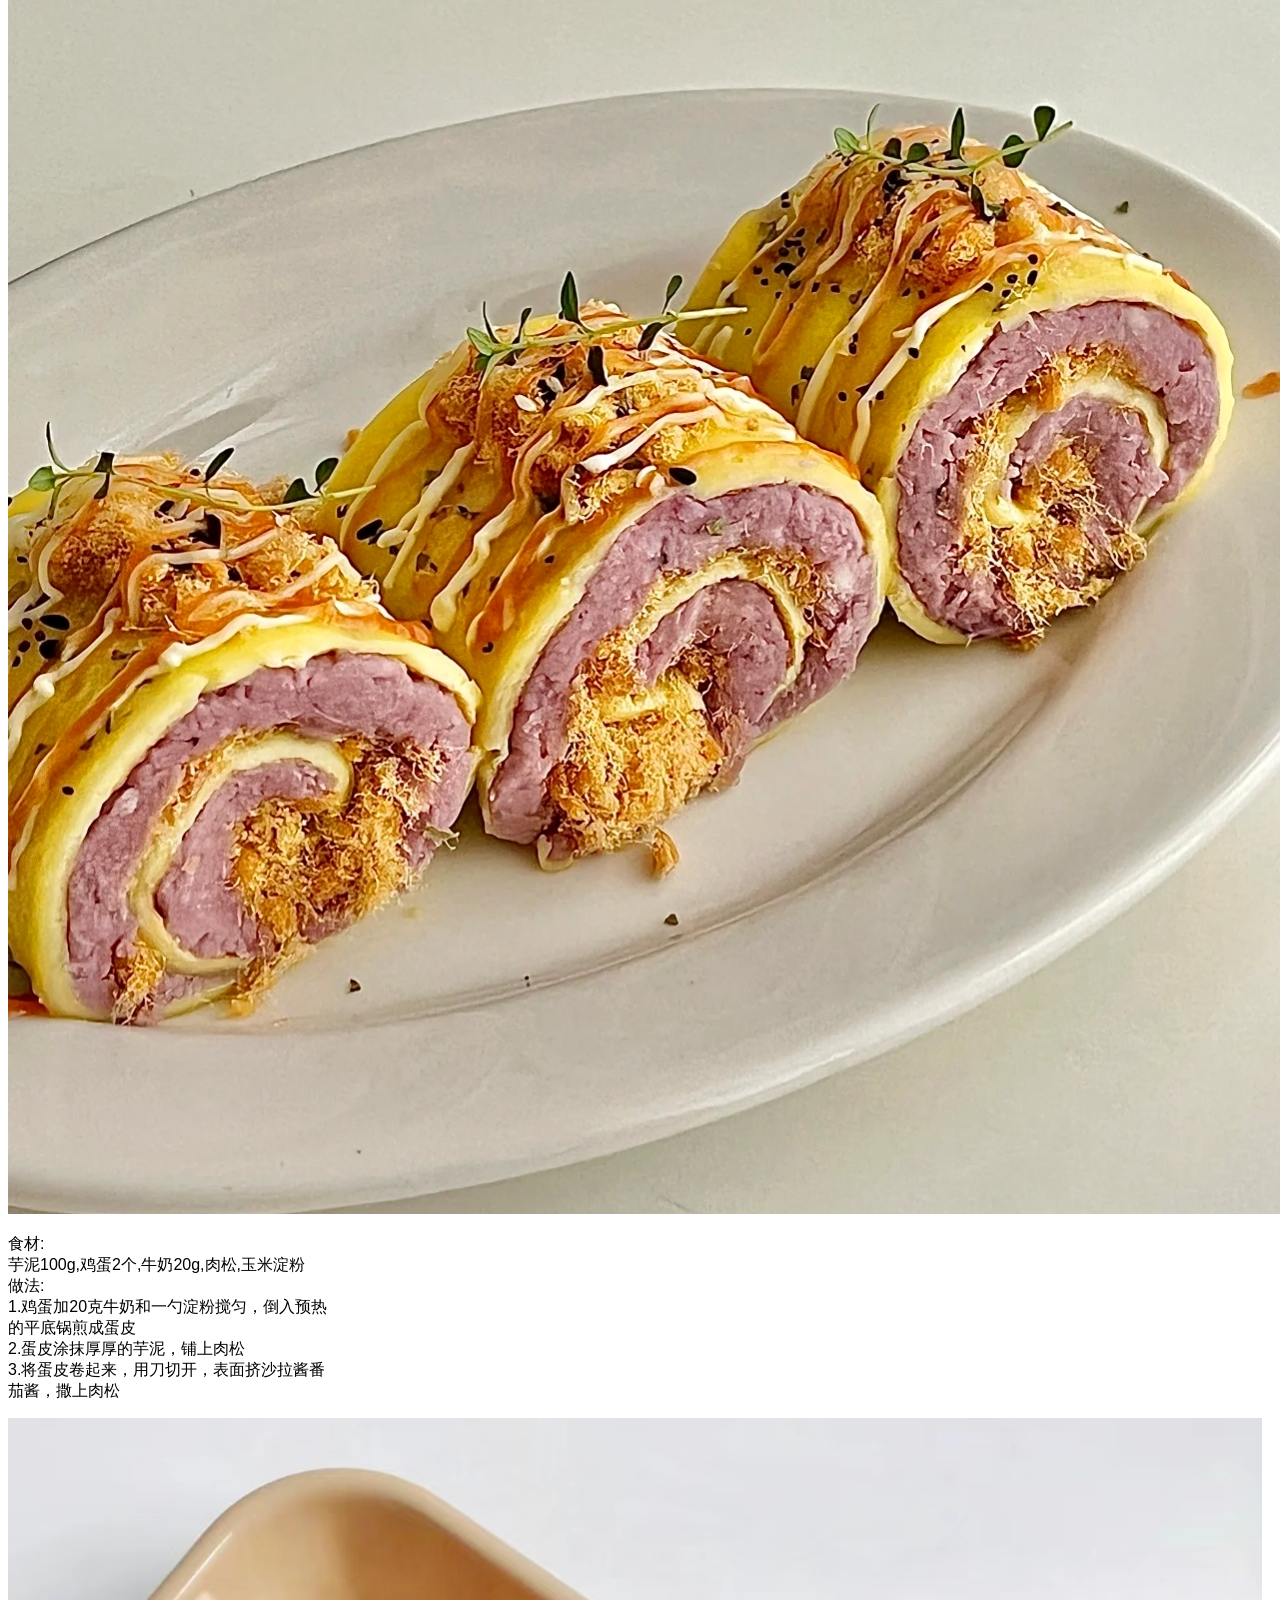
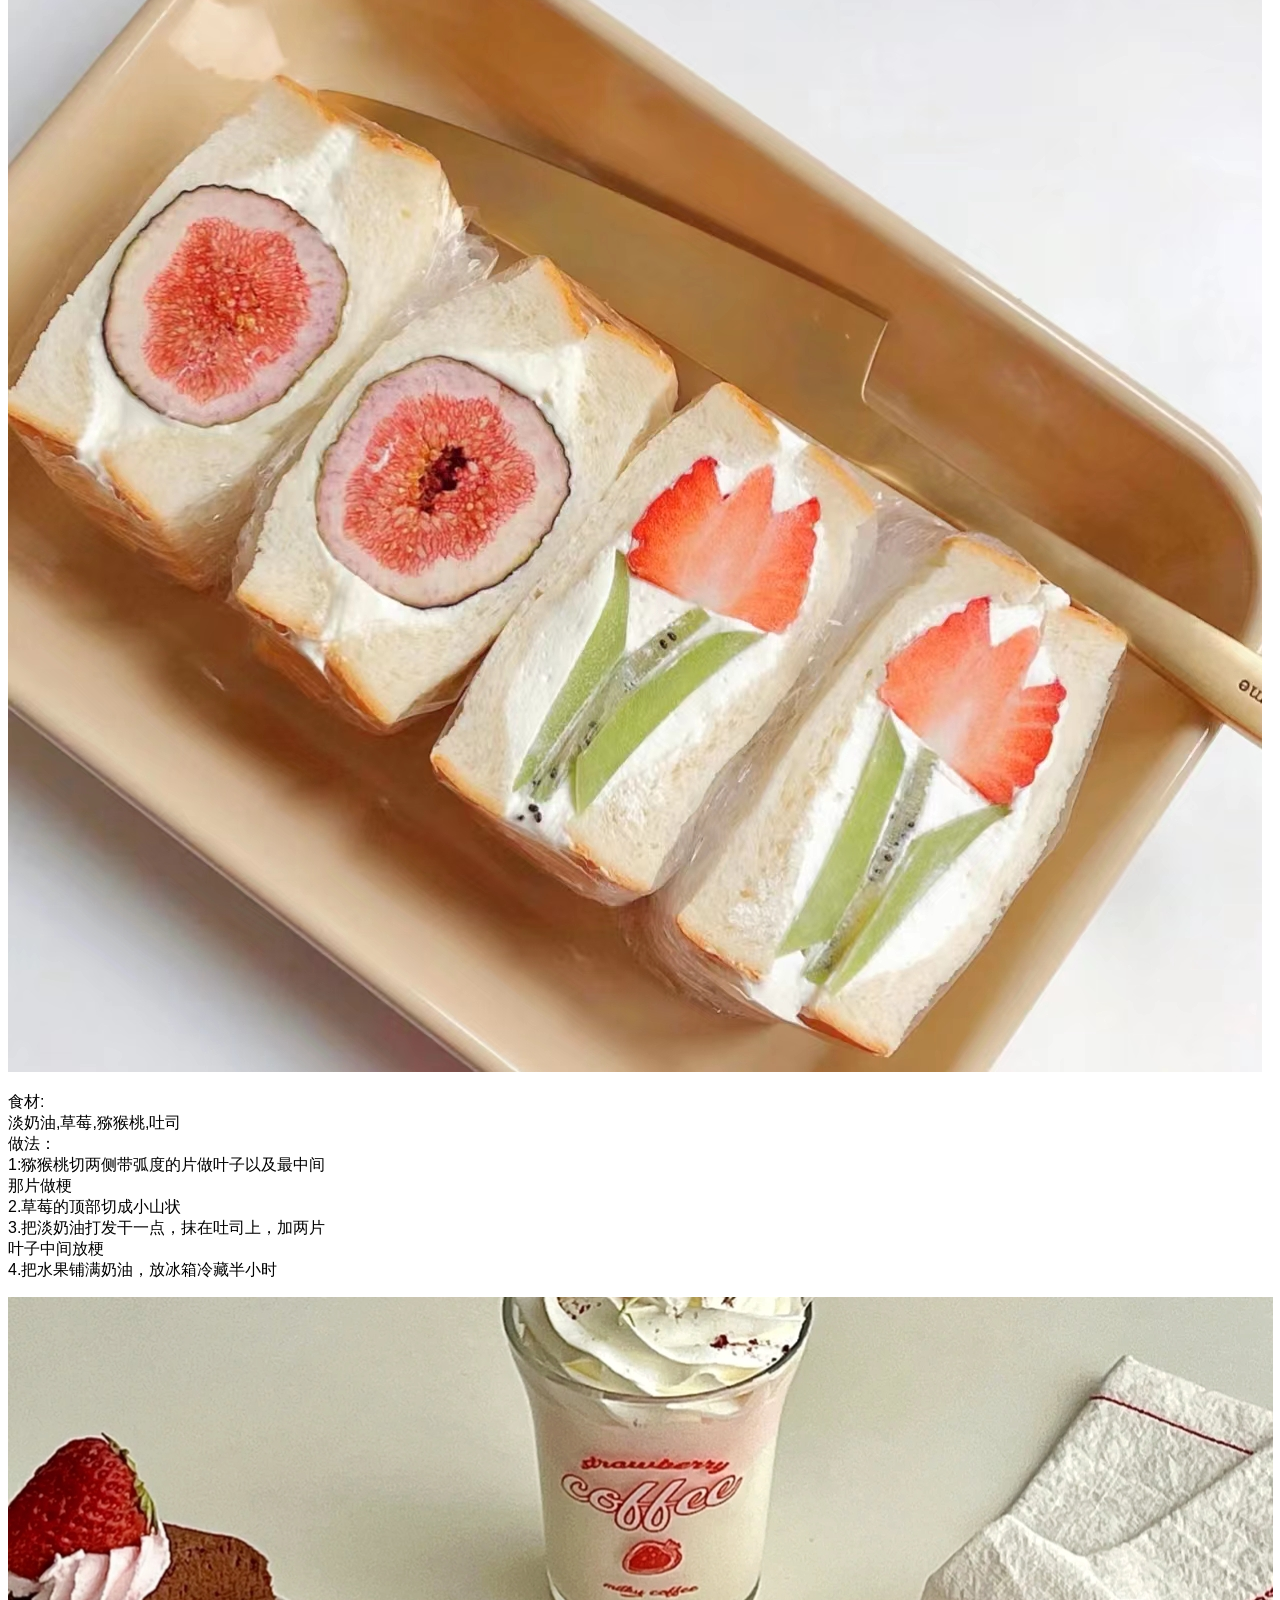
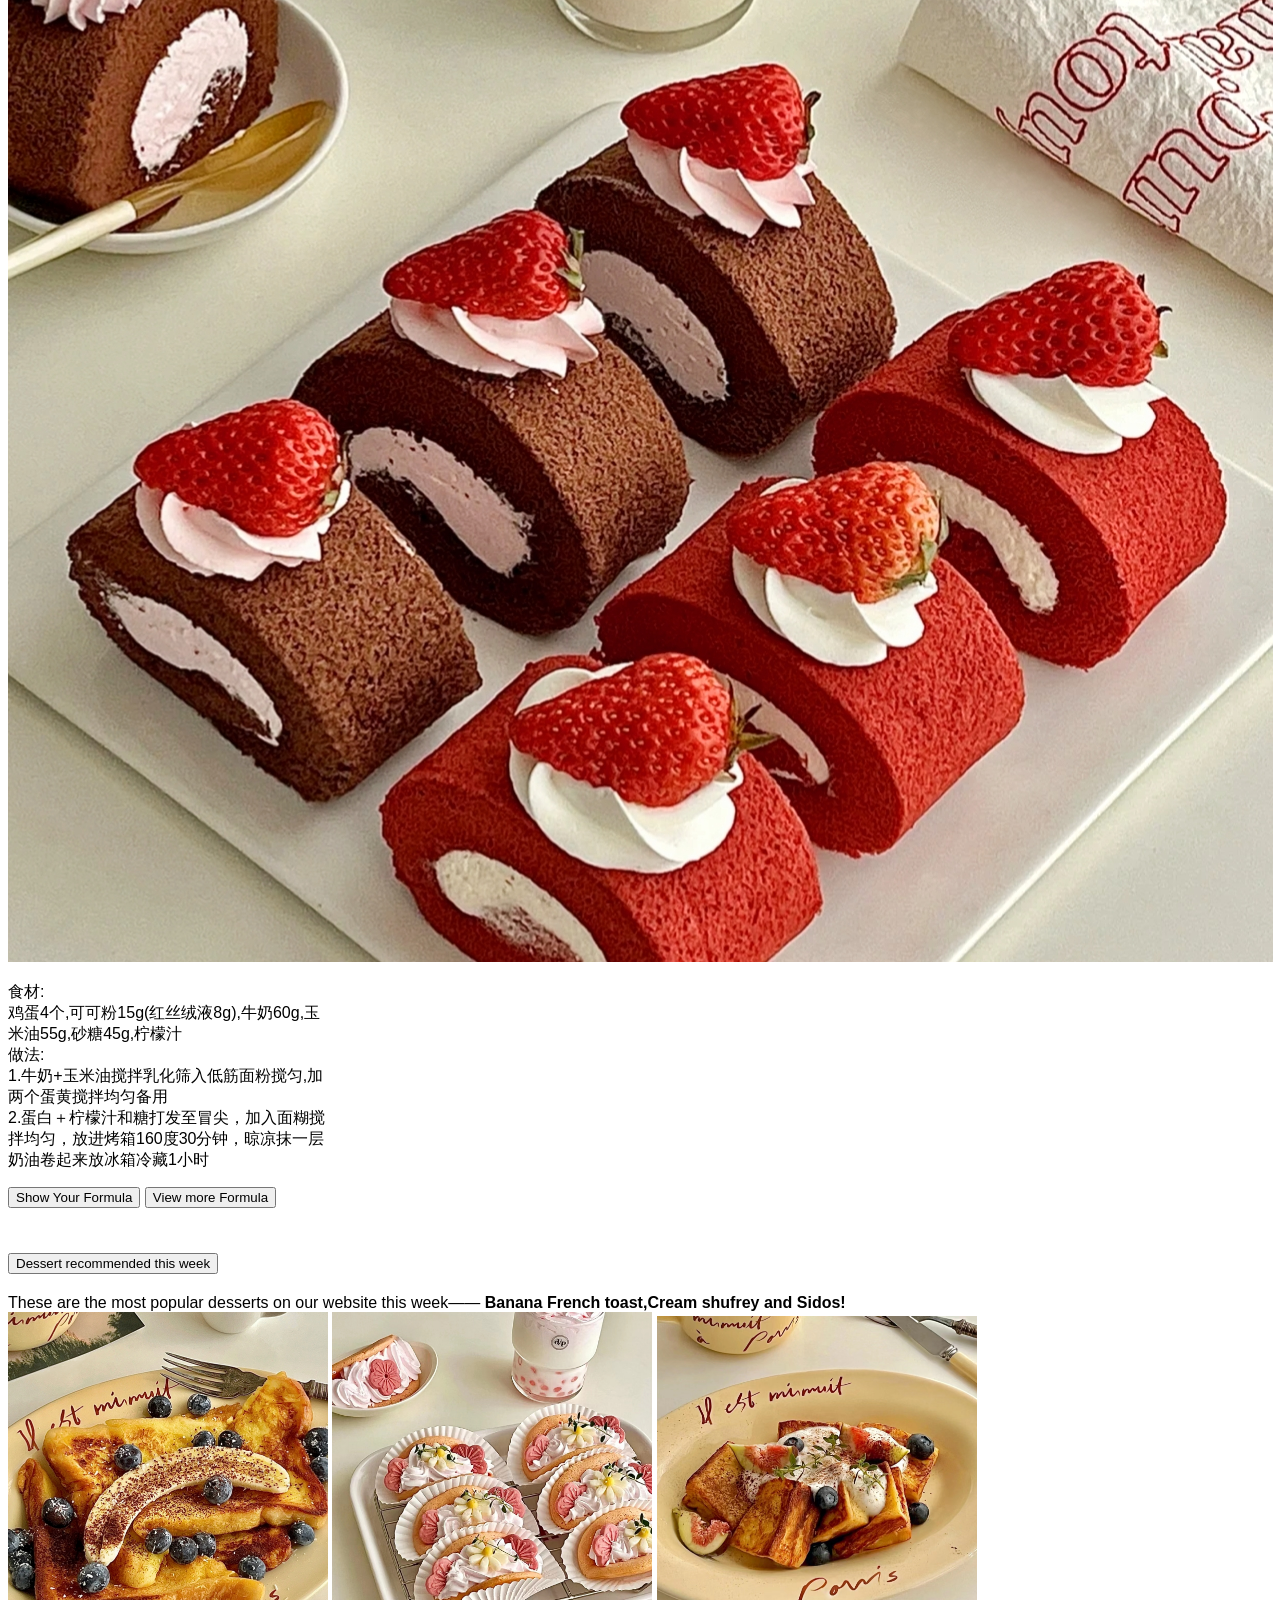
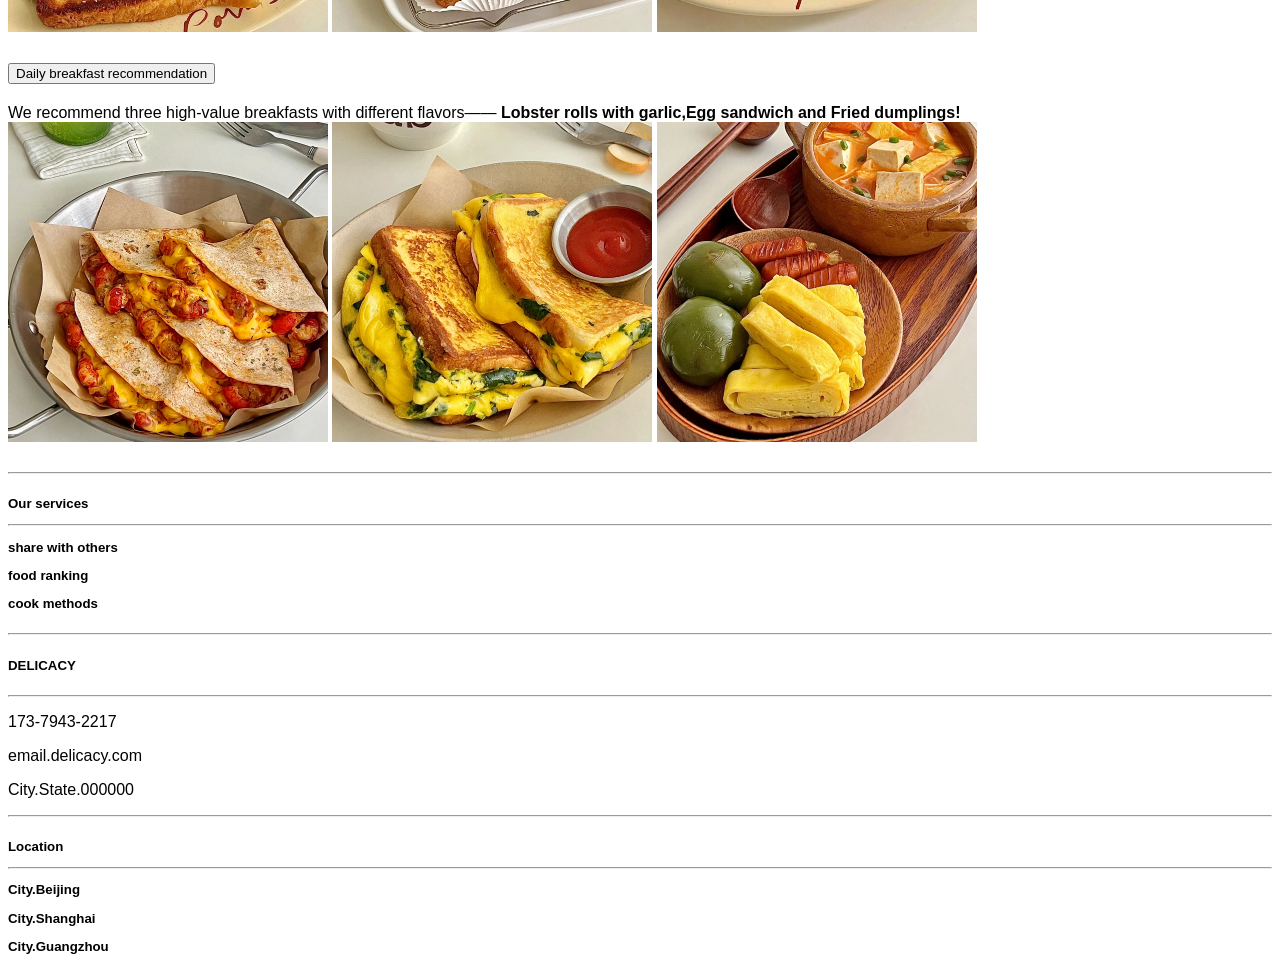
==== commit f715b084: "Update index.html" ====
--- a/myweb/index.html
+++ b/myweb/index.html
@@ -22,7 +22,7 @@
     <div class="collapse navbar-collapse" id="navbarSupportedContent">
       <ul class="navbar-nav mr-auto">
         <li class="nav-item">
-          <a class="nav-link active" aria-current="page" href="#About us">About us</a>
+          <a class="nav-link active" aria-current="page" href="#Aboutus">About us</a>
         </li>
         <li class="nav-item">
           <a class="nav-link" href="#Login">Login</a>
@@ -38,7 +38,7 @@
   </div>
 </nav>
 <!--junbotron-->
-<div id="About us" class="container-fluid">
+<div id="Aboutus" class="container-fluid">
  <br><br><br><h2 class="bg-warning p-2 text-white text-center bg-opacity-75">Welcome to DELICACY</h2>
  <div class="bg-warning p-2 text-black-50 text-center bg-opacity-25">Please enjoy youerself by appreciating delicious food which perfect in color,aroma and taste here.
    <br>Also,we will provide you with the necessary materials and methods of delicioues food.
@@ -67,8 +67,12 @@
       <div class="carousel-caption">
         <h1 class="display-1">DELICACY<h1>
           <h3>You can enjoy yourself here</h3>
-          <button type="button" class="btn btn-outline-light btn-lg">View DEMO</button>
+          <a href="http://pic.sogou.com/pics?query=%E7%BE%8E%E9%A3%9F">
+            <button type="button" class="btn btn-outline-light btn-lg">View More</button>
+          </a>
+          <a href="#Login">
           <button type="button" class="btn btn-outline-light btn-lg">Get Started</button>
+        </a>
         </div>
     </div>
     <div class="carousel-item">
@@ -76,8 +80,12 @@
       <div class="carousel-caption">
         <h1 class="display-1">DELICACY<h1>
           <h3>You can enjoy yourself here</h3>
-          <button type="button" class="btn btn-outline-light btn-lg">View DEMO</button>
+          <a href="http://pic.sogou.com/pics?query=%E7%BE%8E%E9%A3%9F">
+            <button type="button" class="btn btn-outline-light btn-lg">View More</button>
+          </a>
+          <a href="#Login">
           <button type="button" class="btn btn-outline-light btn-lg">Get Started</button>
+        </a>
         </div>
     </div>
     <div class="carousel-item">
@@ -85,8 +93,12 @@
       <div class="carousel-caption">
         <h1 class="display-1">DELICACY<h1>
           <h3>You can enjoy yourself here</h3>
-          <button type="button" class="btn btn-outline-light btn-lg">View DEMO</button>
+          <a href="http://pic.sogou.com/pics?query=%E7%BE%8E%E9%A3%9F">
+            <button type="button" class="btn btn-outline-light btn-lg">View More</button>
+          </a>
+          <a href="#Login">
           <button type="button" class="btn btn-outline-light btn-lg">Get Started</button>
+        </a>
         </div>
     </div>
   </div>
@@ -124,7 +136,7 @@
  <h5 class="bg-warning p-2 text-black-50 bg-opacity-50">You can learn how to cook delicious food here.<br>Wish you enjoy!</h5>
  </div>
  </div>
-<!--card-->
+<!--card1-->
 <div class="row">
   <div class="col-md-3 col-lg-3 col-xl-3">
     <div class="card" style="width: 20rem;">
@@ -134,6 +146,7 @@
       </div>
     </div>
   </div>
+  <!--card2-->
   <div class="col-md-3 col-lg-3 col-xl-3">
     <div class="card" style="width: 20rem;">
       <img src="img/food2.jpg" class="card-img-top">
@@ -142,6 +155,7 @@
       </div>
     </div>
   </div>
+  <!--card3-->
   <div class="col-md-3 col-lg-3 col-xl-3">
     <div class="card" style="width: 20rem;">
       <img src="img/food3.jpg" class="card-img-top">
@@ -150,6 +164,7 @@
       </div>
     </div>
   </div>
+  <!--card4-->
   <div class="col-md-3 col-lg-3 col-xl-3">
     <div class="card" style="width: 20rem;">
       <img src="img/food4.jpg" class="card-img-top">
@@ -158,6 +173,11 @@
       </div>
     </div>
   </div>
+</div>
+<!--button-->
+<div class="d-grid gap-2 col-6 mx-auto">
+  <button type="button" class="btn btn-outline-warning btn-lg">Show Your Formula</button>
+  <button type="button" class="btn btn-outline-warning btn-lg">View more Formula</button>
 </div>
 <!--Accordion-->
 <br>
